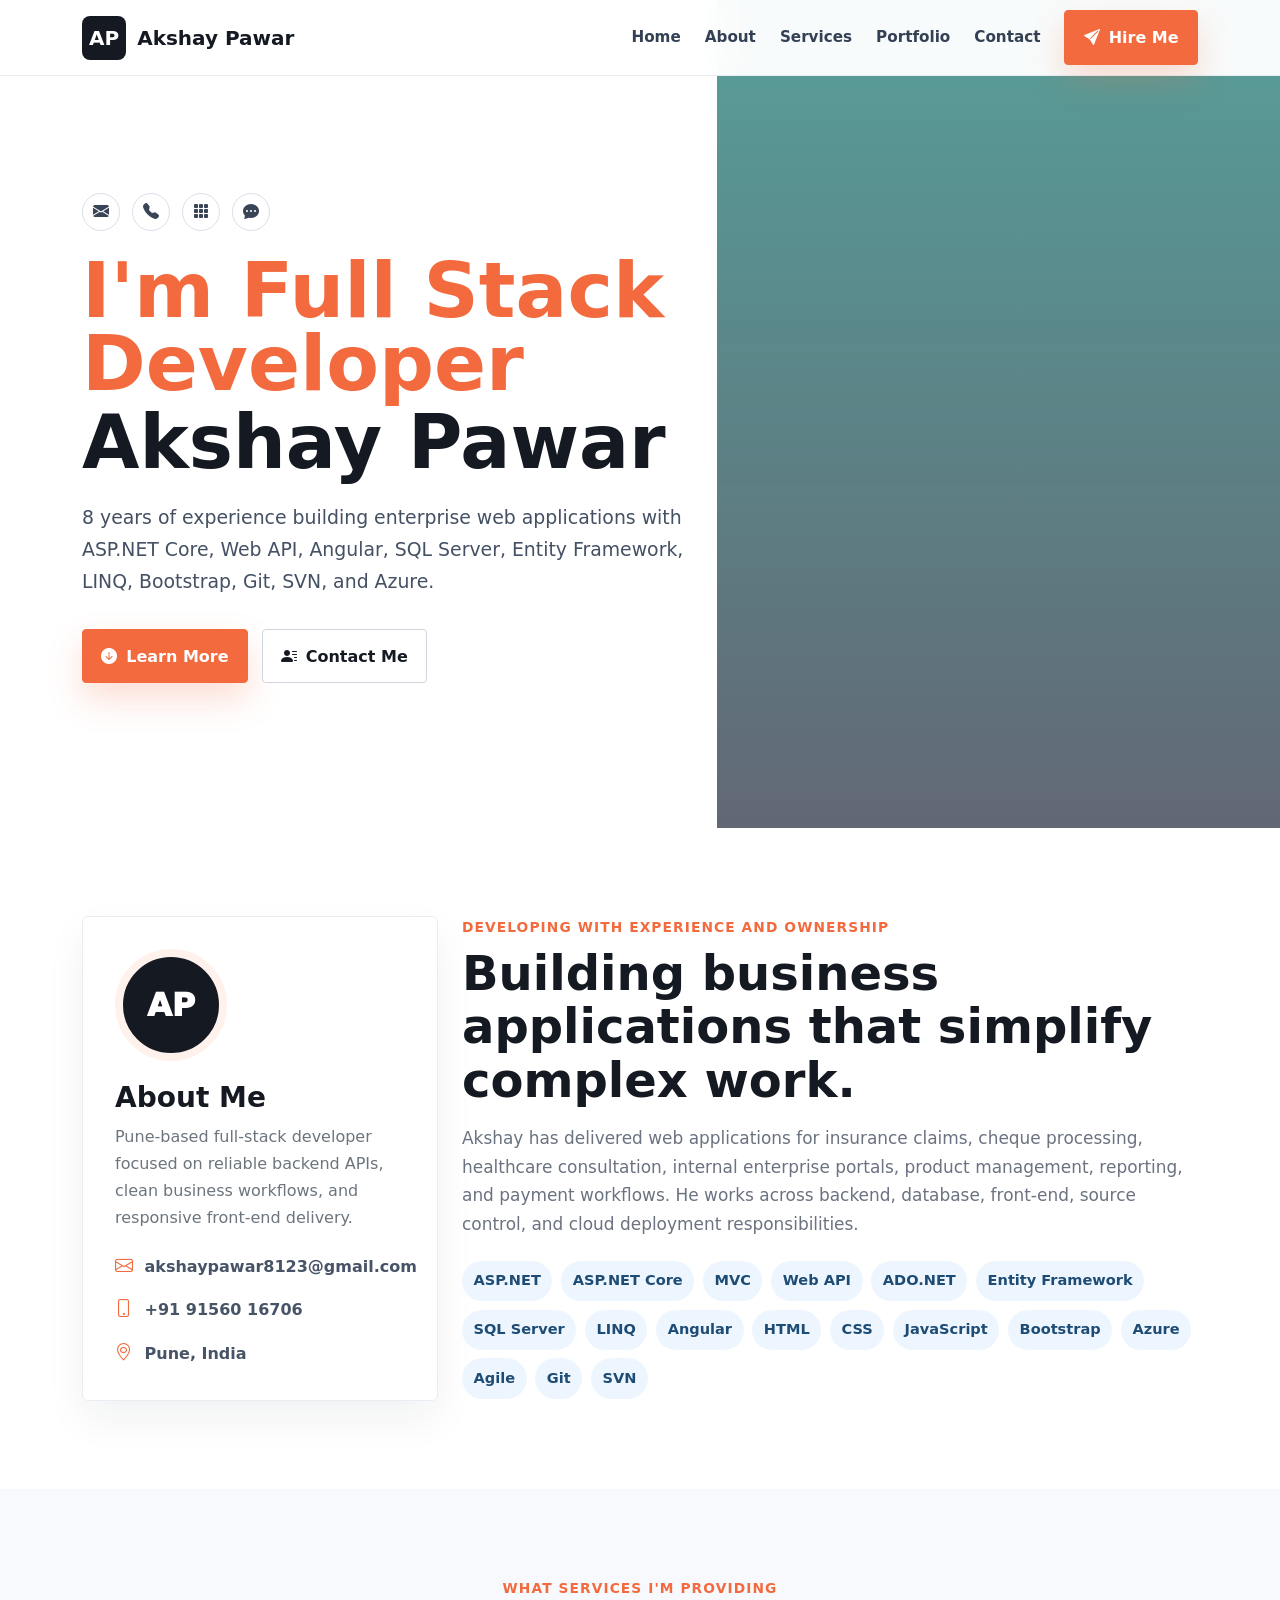
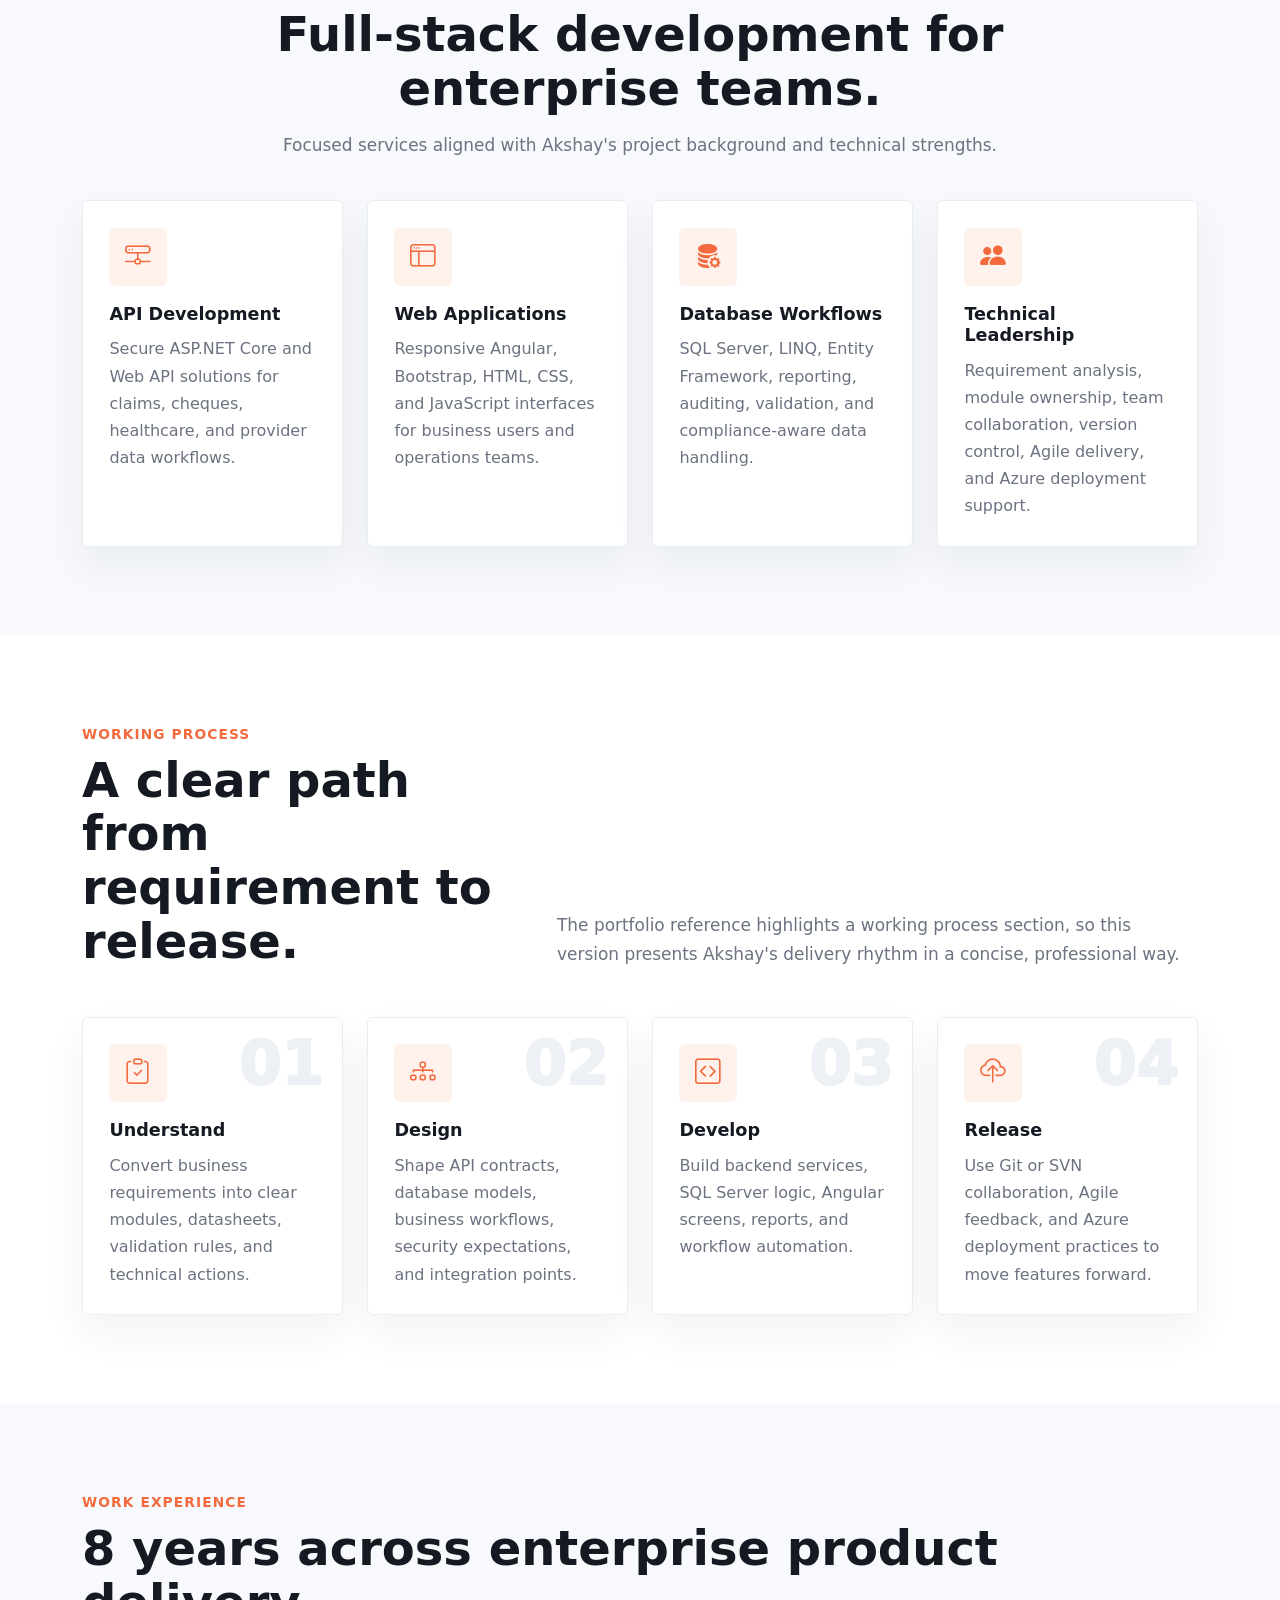
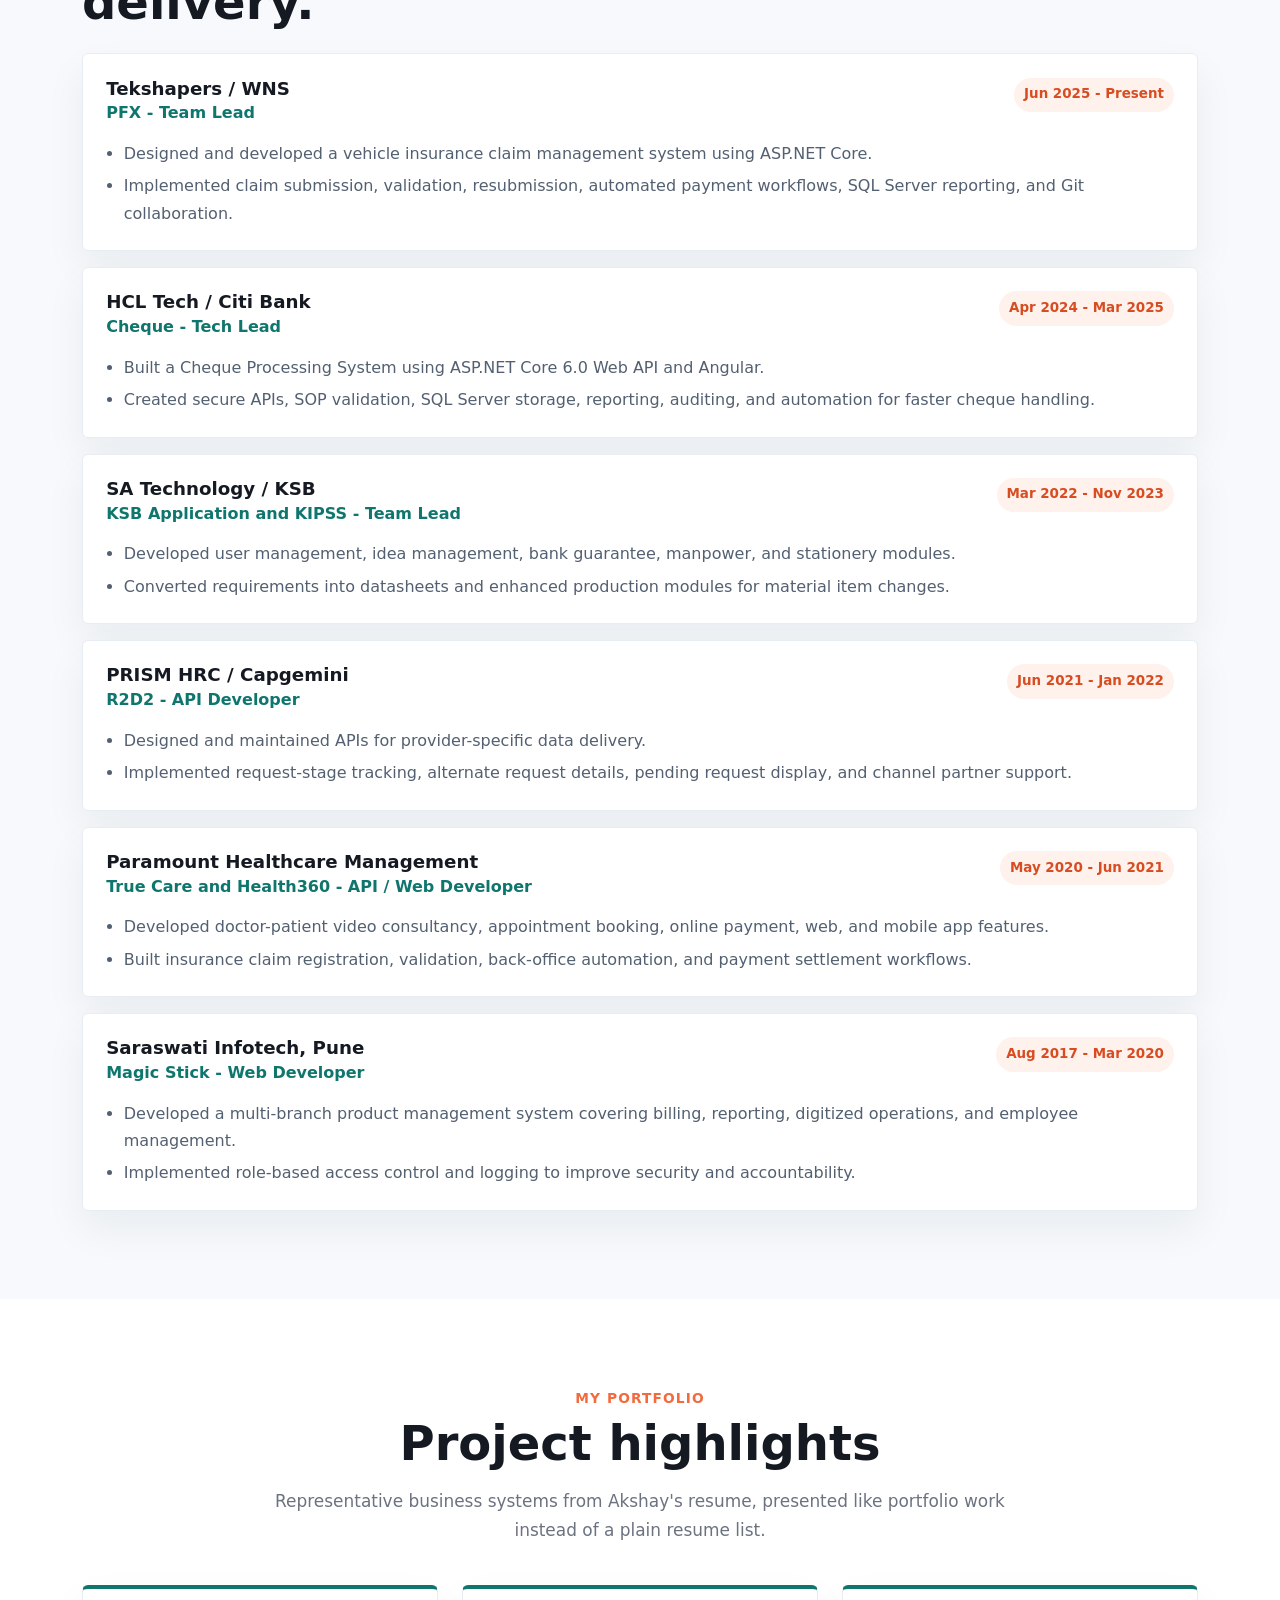
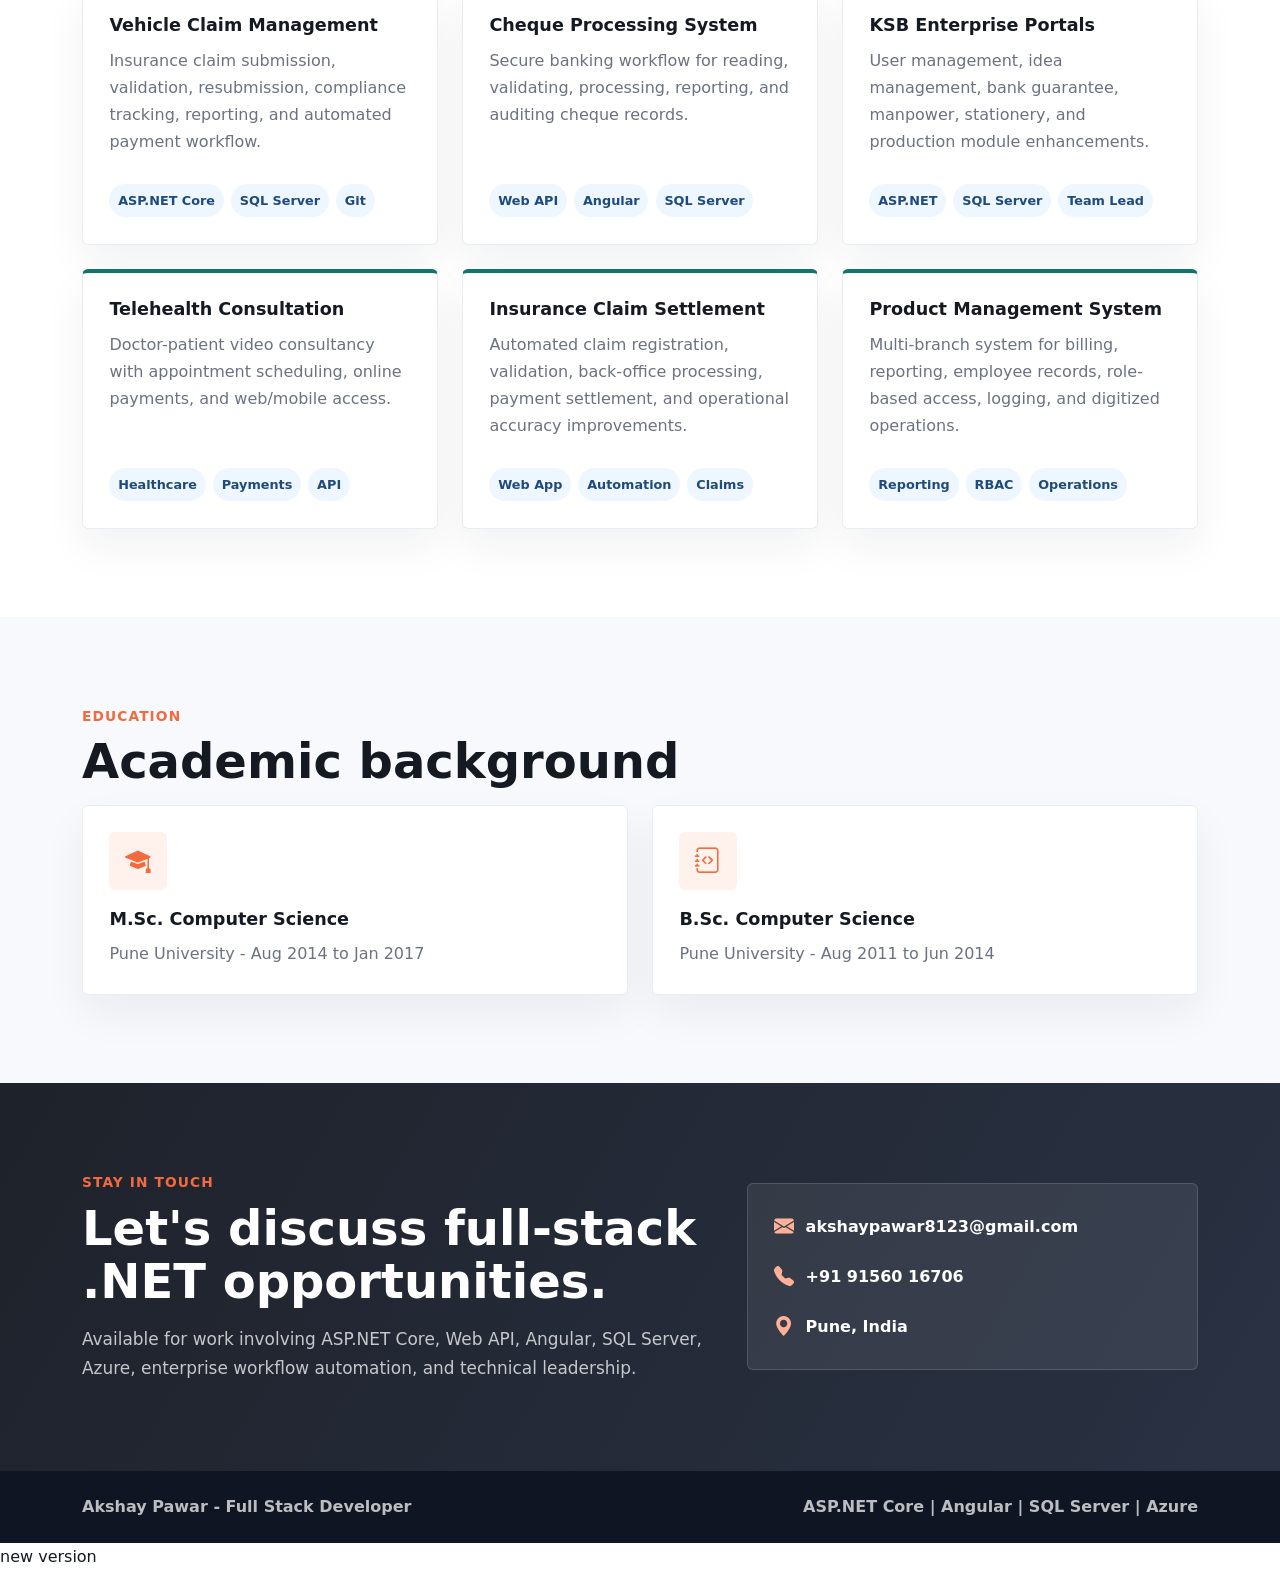
==== index.html @ 1a666190 "Update index.html new vesion" ====
<!doctype html>
<html lang="en">
  <head>
    <meta charset="utf-8">
    <meta name="viewport" content="width=device-width, initial-scale=1">
    <title>Akshay Pawar | Full Stack Developer</title>
    <meta name="description" content="Portfolio profile website for Akshay Pawar, Full Stack Developer with 8 years of experience in ASP.NET Core, Web API, Angular, SQL Server, and Azure.">
    <link href="https://cdn.jsdelivr.net/npm/bootstrap@5.3.3/dist/css/bootstrap.min.css" rel="stylesheet">
    <link href="https://cdn.jsdelivr.net/npm/bootstrap-icons@1.11.3/font/bootstrap-icons.min.css" rel="stylesheet">
    <style>
      :root {
        --ink: #151922;
        --soft-ink: #475467;
        --muted: #6b7280;
        --line: #e8edf3;
        --paper: #ffffff;
        --section: #f7f9fc;
        --accent: #f26a3d;
        --accent-dark: #d84c22;
        --teal: #0f766e;
        --navy: #172033;
      }

      * {
        box-sizing: border-box;
      }

      html {
        scroll-behavior: smooth;
      }

      body {
        margin: 0;
        color: var(--ink);
        font-family: "Segoe UI", system-ui, -apple-system, BlinkMacSystemFont, sans-serif;
        line-height: 1.7;
        background: var(--paper);
      }

      a {
        color: inherit;
      }

      .navbar {
        min-height: 76px;
        background: rgba(255, 255, 255, 0.96);
        border-bottom: 1px solid var(--line);
        backdrop-filter: blur(16px);
      }

      .navbar-brand {
        display: inline-flex;
        align-items: center;
        gap: .7rem;
        color: var(--ink);
        font-size: 1.25rem;
        font-weight: 850;
        letter-spacing: 0;
      }

      .brand-mark {
        display: inline-grid;
        width: 44px;
        height: 44px;
        place-items: center;
        border-radius: 8px;
        background: var(--ink);
        color: #fff;
        font-weight: 900;
      }

      .nav-link {
        color: #344054;
        font-size: .95rem;
        font-weight: 750;
      }

      .nav-link:hover,
      .nav-link:focus {
        color: var(--accent);
      }

      .btn-brand {
        display: inline-flex;
        align-items: center;
        justify-content: center;
        gap: .55rem;
        min-height: 48px;
        padding: .78rem 1.15rem;
        border-radius: 4px;
        background: var(--accent);
        color: #fff;
        border: 1px solid var(--accent);
        font-weight: 850;
        text-decoration: none;
        box-shadow: 0 16px 34px rgba(242, 106, 61, .22);
      }

      .btn-brand:hover,
      .btn-brand:focus {
        background: var(--accent-dark);
        border-color: var(--accent-dark);
        color: #fff;
      }

      .btn-ghost {
        display: inline-flex;
        align-items: center;
        justify-content: center;
        gap: .55rem;
        min-height: 48px;
        padding: .78rem 1.15rem;
        border-radius: 4px;
        border: 1px solid #cfd6df;
        color: var(--ink);
        background: #fff;
        font-weight: 850;
        text-decoration: none;
      }

      .btn-ghost:hover,
      .btn-ghost:focus {
        border-color: var(--accent);
        color: var(--accent);
      }

      .hero {
        position: relative;
        min-height: 92vh;
        display: grid;
        align-items: center;
        padding: 8rem 0 5rem;
        overflow: hidden;
        background:
          linear-gradient(90deg, rgba(255, 255, 255, .98) 0%, rgba(255, 255, 255, .91) 44%, rgba(255, 255, 255, .22) 100%),
          url("https://images.unsplash.com/photo-1516321318423-f06f85e504b3?auto=format&fit=crop&w=1800&q=80") center right/cover;
      }

      .hero::before {
        content: "";
        position: absolute;
        inset: 0 0 auto auto;
        width: min(44vw, 620px);
        height: 100%;
        background: linear-gradient(180deg, rgba(15, 118, 110, .7), rgba(23, 32, 51, .68));
        mix-blend-mode: multiply;
      }

      .hero-content {
        position: relative;
        z-index: 1;
        max-width: 730px;
      }

      .social-strip {
        display: flex;
        gap: .75rem;
        margin-bottom: 1.5rem;
      }

      .social-strip a {
        display: inline-grid;
        width: 38px;
        height: 38px;
        place-items: center;
        border: 1px solid #d9e0e9;
        border-radius: 50%;
        color: #394456;
        background: #fff;
        text-decoration: none;
      }

      .social-strip a:hover,
      .social-strip a:focus {
        border-color: var(--accent);
        color: var(--accent);
      }

      .hero-kicker {
        color: var(--accent);
        font-size: clamp(2.25rem, 6vw, 5.3rem);
        font-weight: 850;
        line-height: .95;
        letter-spacing: 0;
      }

      h1 {
        margin: .35rem 0 1.3rem;
        color: var(--ink);
        font-size: clamp(2.35rem, 5.8vw, 5rem);
        font-weight: 900;
        line-height: 1;
        letter-spacing: 0;
      }

      .hero-copy {
        max-width: 650px;
        color: #445063;
        font-size: clamp(1.02rem, 2vw, 1.18rem);
      }

      .hero-actions {
        display: flex;
        flex-wrap: wrap;
        gap: .85rem;
        margin-top: 2rem;
      }

      section {
        padding: 5.5rem 0;
      }

      .section-light {
        background: var(--section);
      }

      .section-label {
        display: block;
        color: var(--accent);
        font-size: .86rem;
        font-weight: 850;
        letter-spacing: .08em;
        text-transform: uppercase;
      }

      .section-title {
        margin: .45rem 0 1rem;
        color: var(--ink);
        font-size: clamp(1.8rem, 4vw, 3rem);
        font-weight: 900;
        line-height: 1.12;
        letter-spacing: 0;
      }

      .section-intro {
        color: var(--muted);
        font-size: 1.06rem;
        max-width: 740px;
      }

      .about-card,
      .service-card,
      .process-card,
      .experience-card,
      .project-card,
      .education-card,
      .contact-card {
        height: 100%;
        border: 1px solid var(--line);
        border-radius: 6px;
        background: #fff;
        box-shadow: 0 18px 42px rgba(20, 28, 43, .06);
      }

      .about-card {
        padding: 2rem;
      }

      .profile-badge {
        display: grid;
        width: 112px;
        height: 112px;
        place-items: center;
        margin-bottom: 1.25rem;
        border: 8px solid #fff1eb;
        border-radius: 50%;
        background: var(--ink);
        color: #fff;
        font-size: 2rem;
        font-weight: 950;
      }

      .fact-list {
        display: grid;
        gap: .85rem;
        margin-top: 1.25rem;
      }

      .fact-list a,
      .fact-list span {
        display: flex;
        align-items: center;
        gap: .72rem;
        color: var(--soft-ink);
        font-weight: 700;
        text-decoration: none;
      }

      .fact-list i {
        color: var(--accent);
        font-size: 1.1rem;
      }

      .skill-cloud {
        display: flex;
        flex-wrap: wrap;
        gap: .55rem;
        margin-top: 1.35rem;
      }

      .skill-cloud span {
        padding: .48rem .72rem;
        border-radius: 999px;
        color: #1e4c74;
        background: #edf6ff;
        font-size: .91rem;
        font-weight: 800;
      }

      .service-card,
      .process-card,
      .project-card,
      .education-card {
        padding: 1.65rem;
      }

      .icon-box {
        display: grid;
        width: 58px;
        height: 58px;
        place-items: center;
        margin-bottom: 1.15rem;
        border-radius: 6px;
        background: #fff1eb;
        color: var(--accent);
        font-size: 1.6rem;
      }

      .service-card h3,
      .process-card h3,
      .project-card h3,
      .education-card h3 {
        margin-bottom: .65rem;
        font-size: 1.1rem;
        font-weight: 900;
      }

      .service-card p,
      .process-card p,
      .project-card p,
      .education-card p {
        margin: 0;
        color: var(--muted);
      }

      .process-card {
        position: relative;
        overflow: hidden;
      }

      .step-number {
        position: absolute;
        top: 1rem;
        right: 1.2rem;
        color: #edf0f5;
        font-size: 3.8rem;
        font-weight: 950;
        line-height: 1;
      }

      .experience-list {
        display: grid;
        gap: 1rem;
      }

      .experience-card {
        padding: 1.45rem;
      }

      .experience-head {
        display: flex;
        justify-content: space-between;
        gap: 1rem;
        margin-bottom: .85rem;
      }

      .experience-card h3 {
        margin: 0;
        font-size: 1.14rem;
        font-weight: 900;
      }

      .role {
        color: var(--teal);
        font-weight: 850;
      }

      .date-tag {
        flex: 0 0 auto;
        align-self: flex-start;
        padding: .36rem .62rem;
        border-radius: 999px;
        color: var(--accent-dark);
        background: #fff1eb;
        font-size: .84rem;
        font-weight: 850;
      }

      .experience-card ul {
        margin: .75rem 0 0;
        padding-left: 1.1rem;
        color: #536071;
      }

      .experience-card li + li {
        margin-top: .32rem;
      }

      .project-card {
        min-height: 260px;
        display: flex;
        flex-direction: column;
        justify-content: space-between;
        border-top: 4px solid var(--teal);
      }

      .project-meta {
        display: flex;
        flex-wrap: wrap;
        gap: .45rem;
        margin-top: 1.2rem;
      }

      .project-meta span {
        padding: .35rem .55rem;
        border-radius: 999px;
        background: #eef6ff;
        color: #1f4a7c;
        font-size: .8rem;
        font-weight: 800;
      }

      .contact-section {
        background:
          linear-gradient(120deg, rgba(21, 25, 34, .96), rgba(23, 32, 51, .92)),
          url("https://images.unsplash.com/photo-1551434678-e076c223a692?auto=format&fit=crop&w=1600&q=80") center/cover;
        color: #fff;
      }

      .contact-section .section-title {
        color: #fff;
      }

      .contact-section .section-intro {
        color: rgba(255, 255, 255, .74);
      }

      .contact-card {
        padding: 1.6rem;
        background: rgba(255, 255, 255, .08);
        border-color: rgba(255, 255, 255, .14);
        box-shadow: none;
      }

      .contact-card a,
      .contact-card span {
        display: flex;
        align-items: center;
        gap: .75rem;
        color: #fff;
        font-weight: 800;
        text-decoration: none;
      }

      .contact-card i {
        color: #ffb197;
        font-size: 1.25rem;
      }

      footer {
        padding: 1.4rem 0;
        background: #0f1522;
        color: rgba(255, 255, 255, .72);
        font-weight: 650;
      }

      @media (max-width: 991.98px) {
        .hero {
          min-height: auto;
          background:
            linear-gradient(90deg, rgba(255, 255, 255, .98), rgba(255, 255, 255, .9)),
            url("https://images.unsplash.com/photo-1516321318423-f06f85e504b3?auto=format&fit=crop&w=1200&q=80") center/cover;
        }

        .hero::before {
          display: none;
        }
      }

      @media (max-width: 767.98px) {
        .navbar {
          min-height: 68px;
        }

        .hero {
          padding: 7rem 0 4rem;
        }

        section {
          padding: 4rem 0;
        }

        .experience-head {
          display: block;
        }

        .date-tag {
          display: inline-flex;
          margin-top: .7rem;
        }

        .btn-brand,
        .btn-ghost {
          width: 100%;
        }
      }
    </style>
  </head>
  <body>
    <nav class="navbar navbar-expand-lg fixed-top">
      <div class="container">
        <a class="navbar-brand" href="#home" aria-label="Akshay Pawar home">
          <span class="brand-mark">AP</span>
          Akshay Pawar
        </a>
        <button class="navbar-toggler" type="button" data-bs-toggle="collapse" data-bs-target="#portfolioNav" aria-controls="portfolioNav" aria-expanded="false" aria-label="Toggle navigation">
          <span class="navbar-toggler-icon"></span>
        </button>
        <div class="collapse navbar-collapse" id="portfolioNav">
          <ul class="navbar-nav ms-auto align-items-lg-center gap-lg-2">
            <li class="nav-item"><a class="nav-link" href="#home">Home</a></li>
            <li class="nav-item"><a class="nav-link" href="#about">About</a></li>
            <li class="nav-item"><a class="nav-link" href="#services">Services</a></li>
            <li class="nav-item"><a class="nav-link" href="#portfolio">Portfolio</a></li>
            <li class="nav-item"><a class="nav-link" href="#contact">Contact</a></li>
            <li class="nav-item ms-lg-2"><a class="btn-brand" href="mailto:akshaypawar8123@gmail.com"><i class="bi bi-send-fill"></i> Hire Me</a></li>
          </ul>
        </div>
      </div>
    </nav>

    <main>
      <header id="home" class="hero">
        <div class="container">
          <div class="hero-content">
            <div class="social-strip" aria-label="Profile quick links">
              <a href="mailto:akshaypawar8123@gmail.com" aria-label="Email"><i class="bi bi-envelope-fill"></i></a>
              <a href="tel:+919156016706" aria-label="Phone"><i class="bi bi-telephone-fill"></i></a>
              <a href="#portfolio" aria-label="Project highlights"><i class="bi bi-grid-3x3-gap-fill"></i></a>
              <a href="#contact" aria-label="Contact section"><i class="bi bi-chat-dots-fill"></i></a>
            </div>
            <div class="hero-kicker">I'm Full Stack Developer</div>
            <h1>Akshay Pawar</h1>
            <p class="hero-copy">
              8 years of experience building enterprise web applications with ASP.NET Core, Web API, Angular, SQL Server, Entity Framework, LINQ, Bootstrap, Git, SVN, and Azure.
            </p>
            <div class="hero-actions">
              <a class="btn-brand" href="#about"><i class="bi bi-arrow-down-circle-fill"></i> Learn More</a>
              <a class="btn-ghost" href="#contact"><i class="bi bi-person-lines-fill"></i> Contact Me</a>
            </div>
          </div>
        </div>
      </header>

      <section id="about">
        <div class="container">
          <div class="row g-4 align-items-stretch">
            <div class="col-lg-4">
              <aside class="about-card">
                <div class="profile-badge">AP</div>
                <h2 class="h3 fw-bold mb-2">About Me</h2>
                <p class="text-secondary mb-0">
                  Pune-based full-stack developer focused on reliable backend APIs, clean business workflows, and responsive front-end delivery.
                </p>
                <div class="fact-list">
                  <a href="mailto:akshaypawar8123@gmail.com"><i class="bi bi-envelope"></i> akshaypawar8123@gmail.com</a>
                  <a href="tel:+919156016706"><i class="bi bi-phone"></i> +91 91560 16706</a>
                  <span><i class="bi bi-geo-alt"></i> Pune, India</span>
                </div>
              </aside>
            </div>
            <div class="col-lg-8">
              <span class="section-label">Developing with experience and ownership</span>
              <h2 class="section-title">Building business applications that simplify complex work.</h2>
              <p class="section-intro">
                Akshay has delivered web applications for insurance claims, cheque processing, healthcare consultation, internal enterprise portals, product management, reporting, and payment workflows. He works across backend, database, front-end, source control, and cloud deployment responsibilities.
              </p>
              <div class="skill-cloud">
                <span>ASP.NET</span>
                <span>ASP.NET Core</span>
                <span>MVC</span>
                <span>Web API</span>
                <span>ADO.NET</span>
                <span>Entity Framework</span>
                <span>SQL Server</span>
                <span>LINQ</span>
                <span>Angular</span>
                <span>HTML</span>
                <span>CSS</span>
                <span>JavaScript</span>
                <span>Bootstrap</span>
                <span>Azure</span>
                <span>Agile</span>
                <span>Git</span>
                <span>SVN</span>
              </div>
            </div>
          </div>
        </div>
      </section>

      <section id="services" class="section-light">
        <div class="container">
          <div class="text-center mx-auto" style="max-width: 760px;">
            <span class="section-label">What services I'm providing</span>
            <h2 class="section-title">Full-stack development for enterprise teams.</h2>
            <p class="section-intro mx-auto">Focused services aligned with Akshay's project background and technical strengths.</p>
          </div>
          <div class="row g-4 mt-2">
            <div class="col-md-6 col-xl-3">
              <article class="service-card">
                <div class="icon-box"><i class="bi bi-hdd-network"></i></div>
                <h3>API Development</h3>
                <p>Secure ASP.NET Core and Web API solutions for claims, cheques, healthcare, and provider data workflows.</p>
              </article>
            </div>
            <div class="col-md-6 col-xl-3">
              <article class="service-card">
                <div class="icon-box"><i class="bi bi-window-sidebar"></i></div>
                <h3>Web Applications</h3>
                <p>Responsive Angular, Bootstrap, HTML, CSS, and JavaScript interfaces for business users and operations teams.</p>
              </article>
            </div>
            <div class="col-md-6 col-xl-3">
              <article class="service-card">
                <div class="icon-box"><i class="bi bi-database-fill-gear"></i></div>
                <h3>Database Workflows</h3>
                <p>SQL Server, LINQ, Entity Framework, reporting, auditing, validation, and compliance-aware data handling.</p>
              </article>
            </div>
            <div class="col-md-6 col-xl-3">
              <article class="service-card">
                <div class="icon-box"><i class="bi bi-people-fill"></i></div>
                <h3>Technical Leadership</h3>
                <p>Requirement analysis, module ownership, team collaboration, version control, Agile delivery, and Azure deployment support.</p>
              </article>
            </div>
          </div>
        </div>
      </section>

      <section id="process">
        <div class="container">
          <div class="row g-4 align-items-end">
            <div class="col-lg-5">
              <span class="section-label">Working process</span>
              <h2 class="section-title">A clear path from requirement to release.</h2>
            </div>
            <div class="col-lg-7">
              <p class="section-intro ms-lg-auto">
                The portfolio reference highlights a working process section, so this version presents Akshay's delivery rhythm in a concise, professional way.
              </p>
            </div>
          </div>
          <div class="row g-4 mt-2">
            <div class="col-md-6 col-xl-3">
              <article class="process-card">
                <span class="step-number">01</span>
                <div class="icon-box"><i class="bi bi-clipboard-check"></i></div>
                <h3>Understand</h3>
                <p>Convert business requirements into clear modules, datasheets, validation rules, and technical actions.</p>
              </article>
            </div>
            <div class="col-md-6 col-xl-3">
              <article class="process-card">
                <span class="step-number">02</span>
                <div class="icon-box"><i class="bi bi-diagram-3"></i></div>
                <h3>Design</h3>
                <p>Shape API contracts, database models, business workflows, security expectations, and integration points.</p>
              </article>
            </div>
            <div class="col-md-6 col-xl-3">
              <article class="process-card">
                <span class="step-number">03</span>
                <div class="icon-box"><i class="bi bi-code-square"></i></div>
                <h3>Develop</h3>
                <p>Build backend services, SQL Server logic, Angular screens, reports, and workflow automation.</p>
              </article>
            </div>
            <div class="col-md-6 col-xl-3">
              <article class="process-card">
                <span class="step-number">04</span>
                <div class="icon-box"><i class="bi bi-cloud-upload"></i></div>
                <h3>Release</h3>
                <p>Use Git or SVN collaboration, Agile feedback, and Azure deployment practices to move features forward.</p>
              </article>
            </div>
          </div>
        </div>
      </section>

      <section id="experience" class="section-light">
        <div class="container">
          <span class="section-label">Work experience</span>
          <h2 class="section-title">8 years across enterprise product delivery.</h2>
          <div class="experience-list mt-4">
            <article class="experience-card">
              <div class="experience-head">
                <div>
                  <h3>Tekshapers / WNS</h3>
                  <div class="role">PFX - Team Lead</div>
                </div>
                <span class="date-tag">Jun 2025 - Present</span>
              </div>
              <ul>
                <li>Designed and developed a vehicle insurance claim management system using ASP.NET Core.</li>
                <li>Implemented claim submission, validation, resubmission, automated payment workflows, SQL Server reporting, and Git collaboration.</li>
              </ul>
            </article>

            <article class="experience-card">
              <div class="experience-head">
                <div>
                  <h3>HCL Tech / Citi Bank</h3>
                  <div class="role">Cheque - Tech Lead</div>
                </div>
                <span class="date-tag">Apr 2024 - Mar 2025</span>
              </div>
              <ul>
                <li>Built a Cheque Processing System using ASP.NET Core 6.0 Web API and Angular.</li>
                <li>Created secure APIs, SOP validation, SQL Server storage, reporting, auditing, and automation for faster cheque handling.</li>
              </ul>
            </article>

            <article class="experience-card">
              <div class="experience-head">
                <div>
                  <h3>SA Technology / KSB</h3>
                  <div class="role">KSB Application and KIPSS - Team Lead</div>
                </div>
                <span class="date-tag">Mar 2022 - Nov 2023</span>
              </div>
              <ul>
                <li>Developed user management, idea management, bank guarantee, manpower, and stationery modules.</li>
                <li>Converted requirements into datasheets and enhanced production modules for material item changes.</li>
              </ul>
            </article>

            <article class="experience-card">
              <div class="experience-head">
                <div>
                  <h3>PRISM HRC / Capgemini</h3>
                  <div class="role">R2D2 - API Developer</div>
                </div>
                <span class="date-tag">Jun 2021 - Jan 2022</span>
              </div>
              <ul>
                <li>Designed and maintained APIs for provider-specific data delivery.</li>
                <li>Implemented request-stage tracking, alternate request details, pending request display, and channel partner support.</li>
              </ul>
            </article>

            <article class="experience-card">
              <div class="experience-head">
                <div>
                  <h3>Paramount Healthcare Management</h3>
                  <div class="role">True Care and Health360 - API / Web Developer</div>
                </div>
                <span class="date-tag">May 2020 - Jun 2021</span>
              </div>
              <ul>
                <li>Developed doctor-patient video consultancy, appointment booking, online payment, web, and mobile app features.</li>
                <li>Built insurance claim registration, validation, back-office automation, and payment settlement workflows.</li>
              </ul>
            </article>

            <article class="experience-card">
              <div class="experience-head">
                <div>
                  <h3>Saraswati Infotech, Pune</h3>
                  <div class="role">Magic Stick - Web Developer</div>
                </div>
                <span class="date-tag">Aug 2017 - Mar 2020</span>
              </div>
              <ul>
                <li>Developed a multi-branch product management system covering billing, reporting, digitized operations, and employee management.</li>
                <li>Implemented role-based access control and logging to improve security and accountability.</li>
              </ul>
            </article>
          </div>
        </div>
      </section>

      <section id="portfolio">
        <div class="container">
          <div class="text-center mx-auto" style="max-width: 760px;">
            <span class="section-label">My portfolio</span>
            <h2 class="section-title">Project highlights</h2>
            <p class="section-intro mx-auto">Representative business systems from Akshay's resume, presented like portfolio work instead of a plain resume list.</p>
          </div>
          <div class="row g-4 mt-2">
            <div class="col-md-6 col-xl-4">
              <article class="project-card">
                <div>
                  <h3>Vehicle Claim Management</h3>
                  <p>Insurance claim submission, validation, resubmission, compliance tracking, reporting, and automated payment workflow.</p>
                </div>
                <div class="project-meta"><span>ASP.NET Core</span><span>SQL Server</span><span>Git</span></div>
              </article>
            </div>
            <div class="col-md-6 col-xl-4">
              <article class="project-card">
                <div>
                  <h3>Cheque Processing System</h3>
                  <p>Secure banking workflow for reading, validating, processing, reporting, and auditing cheque records.</p>
                </div>
                <div class="project-meta"><span>Web API</span><span>Angular</span><span>SQL Server</span></div>
              </article>
            </div>
            <div class="col-md-6 col-xl-4">
              <article class="project-card">
                <div>
                  <h3>KSB Enterprise Portals</h3>
                  <p>User management, idea management, bank guarantee, manpower, stationery, and production module enhancements.</p>
                </div>
                <div class="project-meta"><span>ASP.NET</span><span>SQL Server</span><span>Team Lead</span></div>
              </article>
            </div>
            <div class="col-md-6 col-xl-4">
              <article class="project-card">
                <div>
                  <h3>Telehealth Consultation</h3>
                  <p>Doctor-patient video consultancy with appointment scheduling, online payments, and web/mobile access.</p>
                </div>
                <div class="project-meta"><span>Healthcare</span><span>Payments</span><span>API</span></div>
              </article>
            </div>
            <div class="col-md-6 col-xl-4">
              <article class="project-card">
                <div>
                  <h3>Insurance Claim Settlement</h3>
                  <p>Automated claim registration, validation, back-office processing, payment settlement, and operational accuracy improvements.</p>
                </div>
                <div class="project-meta"><span>Web App</span><span>Automation</span><span>Claims</span></div>
              </article>
            </div>
            <div class="col-md-6 col-xl-4">
              <article class="project-card">
                <div>
                  <h3>Product Management System</h3>
                  <p>Multi-branch system for billing, reporting, employee records, role-based access, logging, and digitized operations.</p>
                </div>
                <div class="project-meta"><span>Reporting</span><span>RBAC</span><span>Operations</span></div>
              </article>
            </div>
          </div>
        </div>
      </section>

      <section id="education" class="section-light">
        <div class="container">
          <span class="section-label">Education</span>
          <h2 class="section-title">Academic background</h2>
          <div class="row g-4">
            <div class="col-md-6">
              <article class="education-card">
                <div class="icon-box"><i class="bi bi-mortarboard-fill"></i></div>
                <h3>M.Sc. Computer Science</h3>
                <p>Pune University - Aug 2014 to Jan 2017</p>
              </article>
            </div>
            <div class="col-md-6">
              <article class="education-card">
                <div class="icon-box"><i class="bi bi-journal-code"></i></div>
                <h3>B.Sc. Computer Science</h3>
                <p>Pune University - Aug 2011 to Jun 2014</p>
              </article>
            </div>
          </div>
        </div>
      </section>

      <section id="contact" class="contact-section">
        <div class="container">
          <div class="row g-4 align-items-center">
            <div class="col-lg-7">
              <span class="section-label">Stay in touch</span>
              <h2 class="section-title">Let's discuss full-stack .NET opportunities.</h2>
              <p class="section-intro mb-0">
                Available for work involving ASP.NET Core, Web API, Angular, SQL Server, Azure, enterprise workflow automation, and technical leadership.
              </p>
            </div>
            <div class="col-lg-5">
              <div class="contact-card d-grid gap-3">
                <a href="mailto:akshaypawar8123@gmail.com"><i class="bi bi-envelope-fill"></i> akshaypawar8123@gmail.com</a>
                <a href="tel:+919156016706"><i class="bi bi-telephone-fill"></i> +91 91560 16706</a>
                <span><i class="bi bi-geo-alt-fill"></i> Pune, India</span>
              </div>
            </div>
          </div>
        </div>
      </section>
    </main>

    <footer>
      <div class="container d-flex flex-column flex-md-row justify-content-between gap-2">
        <span>Akshay Pawar - Full Stack Developer</span>
        <span>ASP.NET Core | Angular | SQL Server | Azure</span>
      </div>
    </footer>

    <script src="https://cdn.jsdelivr.net/npm/bootstrap@5.3.3/dist/js/bootstrap.bundle.min.js"></script>
  </body>
</html>
new version
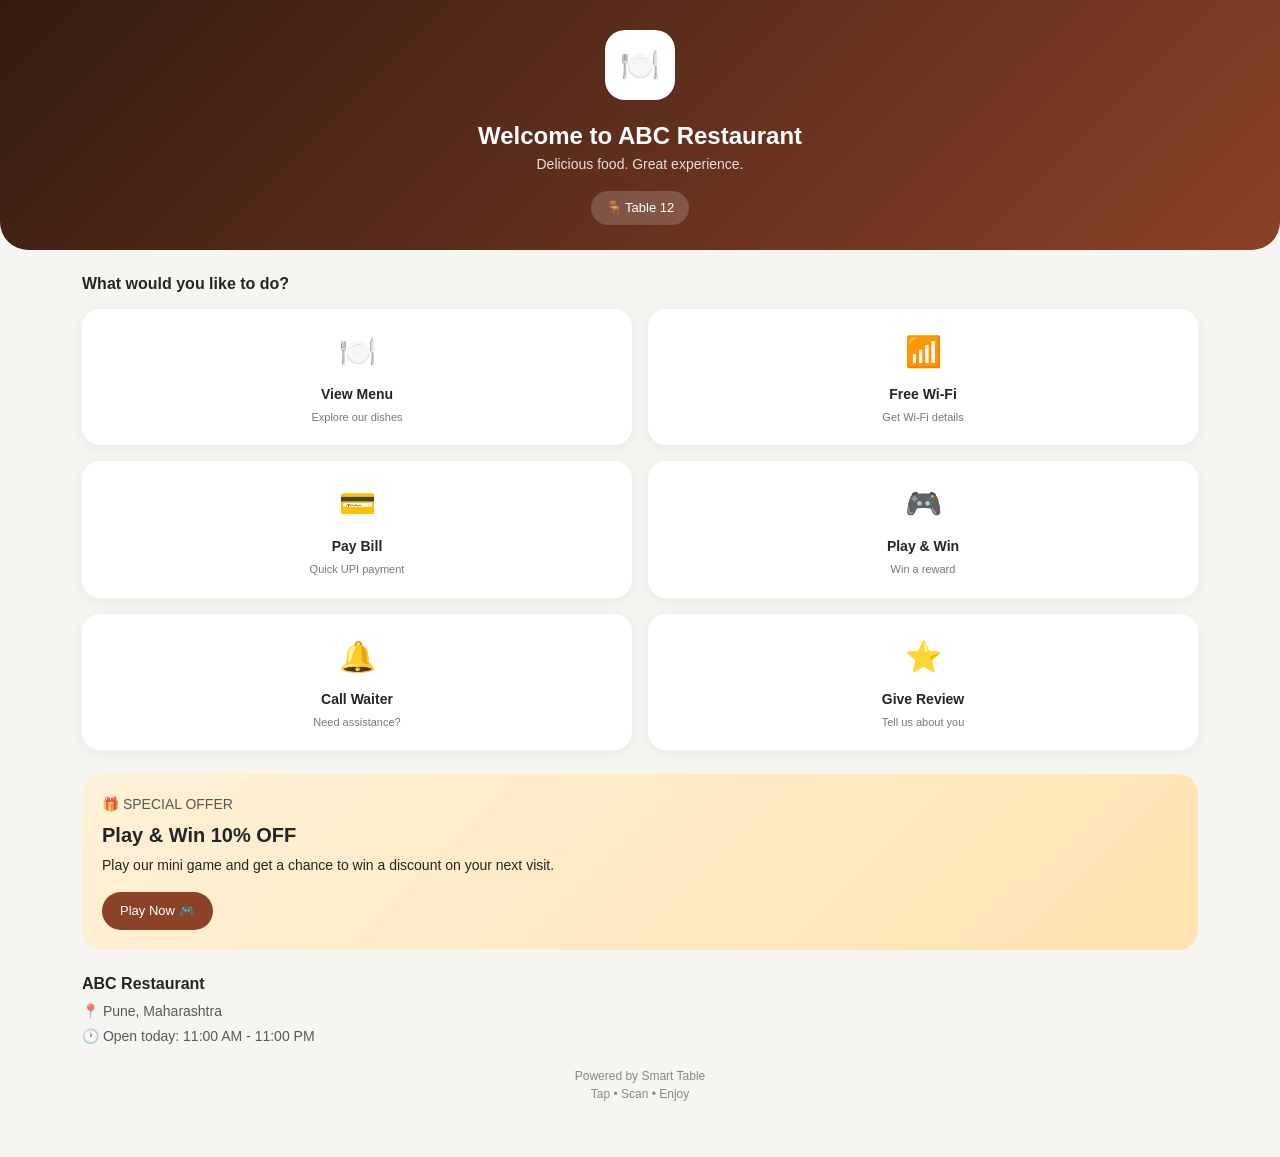
==== commit 4118ba0c: "new index added new index added" ====
--- a/index.html
+++ b/index.html
@@ -1,915 +1,564 @@
-<!doctype html>
+<!DOCTYPE html>
 <html lang="en">
-  <head>
-    <meta charset="utf-8">
-    <meta name="viewport" content="width=device-width, initial-scale=1">
-    <title>Akshay Pawar | Full Stack Developer</title>
-    <meta name="description" content="Portfolio profile website for Akshay Pawar, Full Stack Developer with 8 years of experience in ASP.NET Core, Web API, Angular, SQL Server, and Azure.">
+<head>
+    <meta charset="UTF-8">
+    <meta name="viewport" content="width=device-width, initial-scale=1.0">
+
+    <title>ABC Restaurant - Smart Table</title>
+
     <link href="https://cdn.jsdelivr.net/npm/bootstrap@5.3.3/dist/css/bootstrap.min.css" rel="stylesheet">
-    <link href="https://cdn.jsdelivr.net/npm/bootstrap-icons@1.11.3/font/bootstrap-icons.min.css" rel="stylesheet">
+
     <style>
-      :root {
-        --ink: #151922;
-        --soft-ink: #475467;
-        --muted: #6b7280;
-        --line: #e8edf3;
-        --paper: #ffffff;
-        --section: #f7f9fc;
-        --accent: #f26a3d;
-        --accent-dark: #d84c22;
-        --teal: #0f766e;
-        --navy: #172033;
-      }
-
-      * {
-        box-sizing: border-box;
-      }
-
-      html {
-        scroll-behavior: smooth;
-      }
-
-      body {
-        margin: 0;
-        color: var(--ink);
-        font-family: "Segoe UI", system-ui, -apple-system, BlinkMacSystemFont, sans-serif;
-        line-height: 1.7;
-        background: var(--paper);
-      }
-
-      a {
-        color: inherit;
-      }
-
-      .navbar {
-        min-height: 76px;
-        background: rgba(255, 255, 255, 0.96);
-        border-bottom: 1px solid var(--line);
-        backdrop-filter: blur(16px);
-      }
-
-      .navbar-brand {
-        display: inline-flex;
-        align-items: center;
-        gap: .7rem;
-        color: var(--ink);
-        font-size: 1.25rem;
-        font-weight: 850;
-        letter-spacing: 0;
-      }
-
-      .brand-mark {
-        display: inline-grid;
-        width: 44px;
-        height: 44px;
-        place-items: center;
-        border-radius: 8px;
-        background: var(--ink);
-        color: #fff;
-        font-weight: 900;
-      }
-
-      .nav-link {
-        color: #344054;
-        font-size: .95rem;
-        font-weight: 750;
-      }
-
-      .nav-link:hover,
-      .nav-link:focus {
-        color: var(--accent);
-      }
-
-      .btn-brand {
-        display: inline-flex;
-        align-items: center;
-        justify-content: center;
-        gap: .55rem;
-        min-height: 48px;
-        padding: .78rem 1.15rem;
-        border-radius: 4px;
-        background: var(--accent);
-        color: #fff;
-        border: 1px solid var(--accent);
-        font-weight: 850;
-        text-decoration: none;
-        box-shadow: 0 16px 34px rgba(242, 106, 61, .22);
-      }
-
-      .btn-brand:hover,
-      .btn-brand:focus {
-        background: var(--accent-dark);
-        border-color: var(--accent-dark);
-        color: #fff;
-      }
-
-      .btn-ghost {
-        display: inline-flex;
-        align-items: center;
-        justify-content: center;
-        gap: .55rem;
-        min-height: 48px;
-        padding: .78rem 1.15rem;
-        border-radius: 4px;
-        border: 1px solid #cfd6df;
-        color: var(--ink);
-        background: #fff;
-        font-weight: 850;
-        text-decoration: none;
-      }
-
-      .btn-ghost:hover,
-      .btn-ghost:focus {
-        border-color: var(--accent);
-        color: var(--accent);
-      }
-
-      .hero {
-        position: relative;
-        min-height: 92vh;
-        display: grid;
-        align-items: center;
-        padding: 8rem 0 5rem;
-        overflow: hidden;
-        background:
-          linear-gradient(90deg, rgba(255, 255, 255, .98) 0%, rgba(255, 255, 255, .91) 44%, rgba(255, 255, 255, .22) 100%),
-          url("https://images.unsplash.com/photo-1516321318423-f06f85e504b3?auto=format&fit=crop&w=1800&q=80") center right/cover;
-      }
-
-      .hero::before {
-        content: "";
-        position: absolute;
-        inset: 0 0 auto auto;
-        width: min(44vw, 620px);
-        height: 100%;
-        background: linear-gradient(180deg, rgba(15, 118, 110, .7), rgba(23, 32, 51, .68));
-        mix-blend-mode: multiply;
-      }
-
-      .hero-content {
-        position: relative;
-        z-index: 1;
-        max-width: 730px;
-      }
-
-      .social-strip {
-        display: flex;
-        gap: .75rem;
-        margin-bottom: 1.5rem;
-      }
-
-      .social-strip a {
-        display: inline-grid;
-        width: 38px;
-        height: 38px;
-        place-items: center;
-        border: 1px solid #d9e0e9;
-        border-radius: 50%;
-        color: #394456;
-        background: #fff;
-        text-decoration: none;
-      }
-
-      .social-strip a:hover,
-      .social-strip a:focus {
-        border-color: var(--accent);
-        color: var(--accent);
-      }
-
-      .hero-kicker {
-        color: var(--accent);
-        font-size: clamp(2.25rem, 6vw, 5.3rem);
-        font-weight: 850;
-        line-height: .95;
-        letter-spacing: 0;
-      }
-
-      h1 {
-        margin: .35rem 0 1.3rem;
-        color: var(--ink);
-        font-size: clamp(2.35rem, 5.8vw, 5rem);
-        font-weight: 900;
-        line-height: 1;
-        letter-spacing: 0;
-      }
-
-      .hero-copy {
-        max-width: 650px;
-        color: #445063;
-        font-size: clamp(1.02rem, 2vw, 1.18rem);
-      }
-
-      .hero-actions {
-        display: flex;
-        flex-wrap: wrap;
-        gap: .85rem;
-        margin-top: 2rem;
-      }
-
-      section {
-        padding: 5.5rem 0;
-      }
-
-      .section-light {
-        background: var(--section);
-      }
-
-      .section-label {
-        display: block;
-        color: var(--accent);
-        font-size: .86rem;
-        font-weight: 850;
-        letter-spacing: .08em;
-        text-transform: uppercase;
-      }
-
-      .section-title {
-        margin: .45rem 0 1rem;
-        color: var(--ink);
-        font-size: clamp(1.8rem, 4vw, 3rem);
-        font-weight: 900;
-        line-height: 1.12;
-        letter-spacing: 0;
-      }
-
-      .section-intro {
-        color: var(--muted);
-        font-size: 1.06rem;
-        max-width: 740px;
-      }
-
-      .about-card,
-      .service-card,
-      .process-card,
-      .experience-card,
-      .project-card,
-      .education-card,
-      .contact-card {
-        height: 100%;
-        border: 1px solid var(--line);
-        border-radius: 6px;
-        background: #fff;
-        box-shadow: 0 18px 42px rgba(20, 28, 43, .06);
-      }
-
-      .about-card {
-        padding: 2rem;
-      }
-
-      .profile-badge {
-        display: grid;
-        width: 112px;
-        height: 112px;
-        place-items: center;
-        margin-bottom: 1.25rem;
-        border: 8px solid #fff1eb;
-        border-radius: 50%;
-        background: var(--ink);
-        color: #fff;
-        font-size: 2rem;
-        font-weight: 950;
-      }
-
-      .fact-list {
-        display: grid;
-        gap: .85rem;
-        margin-top: 1.25rem;
-      }
-
-      .fact-list a,
-      .fact-list span {
-        display: flex;
-        align-items: center;
-        gap: .72rem;
-        color: var(--soft-ink);
-        font-weight: 700;
-        text-decoration: none;
-      }
-
-      .fact-list i {
-        color: var(--accent);
-        font-size: 1.1rem;
-      }
-
-      .skill-cloud {
-        display: flex;
-        flex-wrap: wrap;
-        gap: .55rem;
-        margin-top: 1.35rem;
-      }
-
-      .skill-cloud span {
-        padding: .48rem .72rem;
-        border-radius: 999px;
-        color: #1e4c74;
-        background: #edf6ff;
-        font-size: .91rem;
-        font-weight: 800;
-      }
-
-      .service-card,
-      .process-card,
-      .project-card,
-      .education-card {
-        padding: 1.65rem;
-      }
-
-      .icon-box {
-        display: grid;
-        width: 58px;
-        height: 58px;
-        place-items: center;
-        margin-bottom: 1.15rem;
-        border-radius: 6px;
-        background: #fff1eb;
-        color: var(--accent);
-        font-size: 1.6rem;
-      }
-
-      .service-card h3,
-      .process-card h3,
-      .project-card h3,
-      .education-card h3 {
-        margin-bottom: .65rem;
-        font-size: 1.1rem;
-        font-weight: 900;
-      }
-
-      .service-card p,
-      .process-card p,
-      .project-card p,
-      .education-card p {
-        margin: 0;
-        color: var(--muted);
-      }
-
-      .process-card {
-        position: relative;
-        overflow: hidden;
-      }
-
-      .step-number {
-        position: absolute;
-        top: 1rem;
-        right: 1.2rem;
-        color: #edf0f5;
-        font-size: 3.8rem;
-        font-weight: 950;
-        line-height: 1;
-      }
-
-      .experience-list {
-        display: grid;
-        gap: 1rem;
-      }
-
-      .experience-card {
-        padding: 1.45rem;
-      }
-
-      .experience-head {
-        display: flex;
-        justify-content: space-between;
-        gap: 1rem;
-        margin-bottom: .85rem;
-      }
-
-      .experience-card h3 {
-        margin: 0;
-        font-size: 1.14rem;
-        font-weight: 900;
-      }
-
-      .role {
-        color: var(--teal);
-        font-weight: 850;
-      }
-
-      .date-tag {
-        flex: 0 0 auto;
-        align-self: flex-start;
-        padding: .36rem .62rem;
-        border-radius: 999px;
-        color: var(--accent-dark);
-        background: #fff1eb;
-        font-size: .84rem;
-        font-weight: 850;
-      }
-
-      .experience-card ul {
-        margin: .75rem 0 0;
-        padding-left: 1.1rem;
-        color: #536071;
-      }
-
-      .experience-card li + li {
-        margin-top: .32rem;
-      }
-
-      .project-card {
-        min-height: 260px;
-        display: flex;
-        flex-direction: column;
-        justify-content: space-between;
-        border-top: 4px solid var(--teal);
-      }
-
-      .project-meta {
-        display: flex;
-        flex-wrap: wrap;
-        gap: .45rem;
-        margin-top: 1.2rem;
-      }
-
-      .project-meta span {
-        padding: .35rem .55rem;
-        border-radius: 999px;
-        background: #eef6ff;
-        color: #1f4a7c;
-        font-size: .8rem;
-        font-weight: 800;
-      }
-
-      .contact-section {
-        background:
-          linear-gradient(120deg, rgba(21, 25, 34, .96), rgba(23, 32, 51, .92)),
-          url("https://images.unsplash.com/photo-1551434678-e076c223a692?auto=format&fit=crop&w=1600&q=80") center/cover;
-        color: #fff;
-      }
-
-      .contact-section .section-title {
-        color: #fff;
-      }
-
-      .contact-section .section-intro {
-        color: rgba(255, 255, 255, .74);
-      }
-
-      .contact-card {
-        padding: 1.6rem;
-        background: rgba(255, 255, 255, .08);
-        border-color: rgba(255, 255, 255, .14);
-        box-shadow: none;
-      }
-
-      .contact-card a,
-      .contact-card span {
-        display: flex;
-        align-items: center;
-        gap: .75rem;
-        color: #fff;
-        font-weight: 800;
-        text-decoration: none;
-      }
-
-      .contact-card i {
-        color: #ffb197;
-        font-size: 1.25rem;
-      }
-
-      footer {
-        padding: 1.4rem 0;
-        background: #0f1522;
-        color: rgba(255, 255, 255, .72);
-        font-weight: 650;
-      }
-
-      @media (max-width: 991.98px) {
-        .hero {
-          min-height: auto;
-          background:
-            linear-gradient(90deg, rgba(255, 255, 255, .98), rgba(255, 255, 255, .9)),
-            url("https://images.unsplash.com/photo-1516321318423-f06f85e504b3?auto=format&fit=crop&w=1200&q=80") center/cover;
-        }
-
-        .hero::before {
-          display: none;
-        }
-      }
-
-      @media (max-width: 767.98px) {
-        .navbar {
-          min-height: 68px;
-        }
-
-        .hero {
-          padding: 7rem 0 4rem;
-        }
-
-        section {
-          padding: 4rem 0;
-        }
-
-        .experience-head {
-          display: block;
-        }
-
-        .date-tag {
-          display: inline-flex;
-          margin-top: .7rem;
-        }
-
-        .btn-brand,
-        .btn-ghost {
-          width: 100%;
-        }
-      }
+        body {
+            background: #f7f5f2;
+            font-family: Arial, sans-serif;
+            color: #252525;
+        }
+
+        .restaurant-header {
+            background: linear-gradient(135deg, #351b12, #8b4227);
+            color: white;
+            padding: 30px 20px 25px;
+            border-radius: 0 0 28px 28px;
+        }
+
+        .restaurant-logo {
+            width: 70px;
+            height: 70px;
+            border-radius: 20px;
+            background: white;
+            color: #8b4227;
+            display: flex;
+            align-items: center;
+            justify-content: center;
+            font-size: 32px;
+            margin: auto;
+        }
+
+        .table-badge {
+            display: inline-block;
+            background: rgba(255,255,255,.18);
+            padding: 7px 15px;
+            border-radius: 30px;
+            font-size: 13px;
+        }
+
+        .welcome {
+            margin-top: 18px;
+            font-size: 24px;
+            font-weight: bold;
+        }
+
+        .subtitle {
+            opacity: .85;
+            font-size: 14px;
+        }
+
+        .service-card {
+            border: none;
+            border-radius: 18px;
+            background: white;
+            padding: 20px 10px;
+            height: 100%;
+            box-shadow: 0 4px 15px rgba(0,0,0,.05);
+            transition: .2s;
+        }
+
+        .service-card:active {
+            transform: scale(.97);
+        }
+
+        .service-icon {
+            font-size: 30px;
+            margin-bottom: 10px;
+        }
+
+        .service-title {
+            font-weight: bold;
+            font-size: 14px;
+        }
+
+        .service-description {
+            font-size: 11px;
+            color: #777;
+            margin-top: 4px;
+        }
+
+        .offer {
+            background: linear-gradient(135deg, #fff1d8, #ffe3b0);
+            border-radius: 20px;
+            padding: 20px;
+        }
+
+        .offer-btn {
+            background: #8b4227;
+            color: white;
+            border: none;
+            border-radius: 25px;
+            padding: 9px 18px;
+            font-size: 13px;
+        }
+
+        .footer {
+            color: #888;
+            font-size: 12px;
+            padding: 20px 0 30px;
+        }
+
+        .modal-content {
+            border-radius: 22px;
+            border: none;
+        }
+
+        .wifi-password {
+            background: #f2f2f2;
+            border-radius: 12px;
+            padding: 15px;
+            font-size: 18px;
+            font-weight: bold;
+            letter-spacing: 1px;
+        }
     </style>
-  </head>
-  <body>
-    <nav class="navbar navbar-expand-lg fixed-top">
-      <div class="container">
-        <a class="navbar-brand" href="#home" aria-label="Akshay Pawar home">
-          <span class="brand-mark">AP</span>
-          Akshay Pawar
-        </a>
-        <button class="navbar-toggler" type="button" data-bs-toggle="collapse" data-bs-target="#portfolioNav" aria-controls="portfolioNav" aria-expanded="false" aria-label="Toggle navigation">
-          <span class="navbar-toggler-icon"></span>
+</head>
+
+<body>
+
+<!-- HEADER -->
+
+<div class="restaurant-header text-center">
+
+    <div class="restaurant-logo">
+        🍽️
+    </div>
+
+    <div class="welcome">
+        Welcome to ABC Restaurant
+    </div>
+
+    <div class="subtitle">
+        Delicious food. Great experience.
+    </div>
+
+    <div class="mt-3">
+        <span class="table-badge">
+            🪑 Table 12
+        </span>
+    </div>
+
+</div>
+
+
+<div class="container py-4">
+
+    <!-- QUICK SERVICES -->
+
+    <h6 class="fw-bold mb-3">
+        What would you like to do?
+    </h6>
+
+    <div class="row g-3">
+
+        <!-- MENU -->
+
+        <div class="col-6">
+
+            <div class="service-card text-center"
+                 onclick="showMessage('menu')">
+
+                <div class="service-icon">
+                    🍽️
+                </div>
+
+                <div class="service-title">
+                    View Menu
+                </div>
+
+                <div class="service-description">
+                    Explore our dishes
+                </div>
+
+            </div>
+
+        </div>
+
+
+        <!-- WIFI -->
+
+        <div class="col-6">
+
+            <div class="service-card text-center"
+                 onclick="showMessage('wifi')">
+
+                <div class="service-icon">
+                    📶
+                </div>
+
+                <div class="service-title">
+                    Free Wi-Fi
+                </div>
+
+                <div class="service-description">
+                    Get Wi-Fi details
+                </div>
+
+            </div>
+
+        </div>
+
+
+        <!-- PAYMENT -->
+
+        <div class="col-6">
+
+            <div class="service-card text-center"
+                 onclick="showMessage('payment')">
+
+                <div class="service-icon">
+                    💳
+                </div>
+
+                <div class="service-title">
+                    Pay Bill
+                </div>
+
+                <div class="service-description">
+                    Quick UPI payment
+                </div>
+
+            </div>
+
+        </div>
+
+
+        <!-- GAME -->
+
+        <div class="col-6">
+
+            <div class="service-card text-center"
+                 onclick="showMessage('game')">
+
+                <div class="service-icon">
+                    🎮
+                </div>
+
+                <div class="service-title">
+                    Play & Win
+                </div>
+
+                <div class="service-description">
+                    Win a reward
+                </div>
+
+            </div>
+
+        </div>
+
+
+        <!-- WAITER -->
+
+        <div class="col-6">
+
+            <div class="service-card text-center"
+                 onclick="callWaiter()">
+
+                <div class="service-icon">
+                    🔔
+                </div>
+
+                <div class="service-title">
+                    Call Waiter
+                </div>
+
+                <div class="service-description">
+                    Need assistance?
+                </div>
+
+            </div>
+
+        </div>
+
+
+        <!-- REVIEW -->
+
+        <div class="col-6">
+
+            <div class="service-card text-center"
+                 onclick="showMessage('review')">
+
+                <div class="service-icon">
+                    ⭐
+                </div>
+
+                <div class="service-title">
+                    Give Review
+                </div>
+
+                <div class="service-description">
+                    Tell us about you
+                </div>
+
+            </div>
+
+        </div>
+
+    </div>
+
+
+    <!-- SPECIAL OFFER -->
+
+    <div class="offer mt-4">
+
+        <div class="small text-muted">
+            🎁 SPECIAL OFFER
+        </div>
+
+        <h5 class="fw-bold mt-2">
+            Play & Win 10% OFF
+        </h5>
+
+        <p class="small mb-3">
+            Play our mini game and get a chance to win
+            a discount on your next visit.
+        </p>
+
+        <button class="offer-btn"
+                onclick="showMessage('game')">
+
+            Play Now 🎮
+
         </button>
-        <div class="collapse navbar-collapse" id="portfolioNav">
-          <ul class="navbar-nav ms-auto align-items-lg-center gap-lg-2">
-            <li class="nav-item"><a class="nav-link" href="#home">Home</a></li>
-            <li class="nav-item"><a class="nav-link" href="#about">About</a></li>
-            <li class="nav-item"><a class="nav-link" href="#services">Services</a></li>
-            <li class="nav-item"><a class="nav-link" href="#portfolio">Portfolio</a></li>
-            <li class="nav-item"><a class="nav-link" href="#contact">Contact</a></li>
-            <li class="nav-item ms-lg-2"><a class="btn-brand" href="mailto:akshaypawar8123@gmail.com"><i class="bi bi-send-fill"></i> Hire Me</a></li>
-          </ul>
-        </div>
-      </div>
-    </nav>
-
-    <main>
-      <header id="home" class="hero">
-        <div class="container">
-          <div class="hero-content">
-            <div class="social-strip" aria-label="Profile quick links">
-              <a href="mailto:akshaypawar8123@gmail.com" aria-label="Email"><i class="bi bi-envelope-fill"></i></a>
-              <a href="tel:+919156016706" aria-label="Phone"><i class="bi bi-telephone-fill"></i></a>
-              <a href="#portfolio" aria-label="Project highlights"><i class="bi bi-grid-3x3-gap-fill"></i></a>
-              <a href="#contact" aria-label="Contact section"><i class="bi bi-chat-dots-fill"></i></a>
-            </div>
-            <div class="hero-kicker">I'm Full Stack Developer</div>
-            <h1>Akshay Pawar</h1>
-            <p class="hero-copy">
-              8 years of experience building enterprise web applications with ASP.NET Core, Web API, Angular, SQL Server, Entity Framework, LINQ, Bootstrap, Git, SVN, and Azure.
-            </p>
-            <div class="hero-actions">
-              <a class="btn-brand" href="#about"><i class="bi bi-arrow-down-circle-fill"></i> Learn More</a>
-              <a class="btn-ghost" href="#contact"><i class="bi bi-person-lines-fill"></i> Contact Me</a>
-            </div>
-          </div>
-        </div>
-      </header>
-
-      <section id="about">
-        <div class="container">
-          <div class="row g-4 align-items-stretch">
-            <div class="col-lg-4">
-              <aside class="about-card">
-                <div class="profile-badge">AP</div>
-                <h2 class="h3 fw-bold mb-2">About Me</h2>
-                <p class="text-secondary mb-0">
-                  Pune-based full-stack developer focused on reliable backend APIs, clean business workflows, and responsive front-end delivery.
+
+    </div>
+
+
+    <!-- RESTAURANT INFO -->
+
+    <div class="mt-4">
+
+        <h6 class="fw-bold">
+            ABC Restaurant
+        </h6>
+
+        <div class="small text-muted">
+            📍 Pune, Maharashtra
+        </div>
+
+        <div class="small text-muted mt-1">
+            🕐 Open today: 11:00 AM - 11:00 PM
+        </div>
+
+    </div>
+
+
+    <div class="footer text-center">
+
+        Powered by Smart Table
+
+        <br>
+
+        Tap • Scan • Enjoy
+
+    </div>
+
+</div>
+
+
+<!-- MODAL -->
+
+<div class="modal fade"
+     id="infoModal"
+     tabindex="-1">
+
+    <div class="modal-dialog modal-dialog-centered">
+
+        <div class="modal-content">
+
+            <div class="modal-body text-center p-4">
+
+                <div id="modalIcon"
+                     style="font-size:45px;">
+                </div>
+
+                <h4 id="modalTitle"
+                    class="fw-bold mt-3">
+                </h4>
+
+                <p id="modalText"
+                   class="text-muted">
                 </p>
-                <div class="fact-list">
-                  <a href="mailto:akshaypawar8123@gmail.com"><i class="bi bi-envelope"></i> akshaypawar8123@gmail.com</a>
-                  <a href="tel:+919156016706"><i class="bi bi-phone"></i> +91 91560 16706</a>
-                  <span><i class="bi bi-geo-alt"></i> Pune, India</span>
-                </div>
-              </aside>
-            </div>
-            <div class="col-lg-8">
-              <span class="section-label">Developing with experience and ownership</span>
-              <h2 class="section-title">Building business applications that simplify complex work.</h2>
-              <p class="section-intro">
-                Akshay has delivered web applications for insurance claims, cheque processing, healthcare consultation, internal enterprise portals, product management, reporting, and payment workflows. He works across backend, database, front-end, source control, and cloud deployment responsibilities.
-              </p>
-              <div class="skill-cloud">
-                <span>ASP.NET</span>
-                <span>ASP.NET Core</span>
-                <span>MVC</span>
-                <span>Web API</span>
-                <span>ADO.NET</span>
-                <span>Entity Framework</span>
-                <span>SQL Server</span>
-                <span>LINQ</span>
-                <span>Angular</span>
-                <span>HTML</span>
-                <span>CSS</span>
-                <span>JavaScript</span>
-                <span>Bootstrap</span>
-                <span>Azure</span>
-                <span>Agile</span>
-                <span>Git</span>
-                <span>SVN</span>
-              </div>
-            </div>
-          </div>
-        </div>
-      </section>
-
-      <section id="services" class="section-light">
-        <div class="container">
-          <div class="text-center mx-auto" style="max-width: 760px;">
-            <span class="section-label">What services I'm providing</span>
-            <h2 class="section-title">Full-stack development for enterprise teams.</h2>
-            <p class="section-intro mx-auto">Focused services aligned with Akshay's project background and technical strengths.</p>
-          </div>
-          <div class="row g-4 mt-2">
-            <div class="col-md-6 col-xl-3">
-              <article class="service-card">
-                <div class="icon-box"><i class="bi bi-hdd-network"></i></div>
-                <h3>API Development</h3>
-                <p>Secure ASP.NET Core and Web API solutions for claims, cheques, healthcare, and provider data workflows.</p>
-              </article>
-            </div>
-            <div class="col-md-6 col-xl-3">
-              <article class="service-card">
-                <div class="icon-box"><i class="bi bi-window-sidebar"></i></div>
-                <h3>Web Applications</h3>
-                <p>Responsive Angular, Bootstrap, HTML, CSS, and JavaScript interfaces for business users and operations teams.</p>
-              </article>
-            </div>
-            <div class="col-md-6 col-xl-3">
-              <article class="service-card">
-                <div class="icon-box"><i class="bi bi-database-fill-gear"></i></div>
-                <h3>Database Workflows</h3>
-                <p>SQL Server, LINQ, Entity Framework, reporting, auditing, validation, and compliance-aware data handling.</p>
-              </article>
-            </div>
-            <div class="col-md-6 col-xl-3">
-              <article class="service-card">
-                <div class="icon-box"><i class="bi bi-people-fill"></i></div>
-                <h3>Technical Leadership</h3>
-                <p>Requirement analysis, module ownership, team collaboration, version control, Agile delivery, and Azure deployment support.</p>
-              </article>
-            </div>
-          </div>
-        </div>
-      </section>
-
-      <section id="process">
-        <div class="container">
-          <div class="row g-4 align-items-end">
-            <div class="col-lg-5">
-              <span class="section-label">Working process</span>
-              <h2 class="section-title">A clear path from requirement to release.</h2>
-            </div>
-            <div class="col-lg-7">
-              <p class="section-intro ms-lg-auto">
-                The portfolio reference highlights a working process section, so this version presents Akshay's delivery rhythm in a concise, professional way.
-              </p>
-            </div>
-          </div>
-          <div class="row g-4 mt-2">
-            <div class="col-md-6 col-xl-3">
-              <article class="process-card">
-                <span class="step-number">01</span>
-                <div class="icon-box"><i class="bi bi-clipboard-check"></i></div>
-                <h3>Understand</h3>
-                <p>Convert business requirements into clear modules, datasheets, validation rules, and technical actions.</p>
-              </article>
-            </div>
-            <div class="col-md-6 col-xl-3">
-              <article class="process-card">
-                <span class="step-number">02</span>
-                <div class="icon-box"><i class="bi bi-diagram-3"></i></div>
-                <h3>Design</h3>
-                <p>Shape API contracts, database models, business workflows, security expectations, and integration points.</p>
-              </article>
-            </div>
-            <div class="col-md-6 col-xl-3">
-              <article class="process-card">
-                <span class="step-number">03</span>
-                <div class="icon-box"><i class="bi bi-code-square"></i></div>
-                <h3>Develop</h3>
-                <p>Build backend services, SQL Server logic, Angular screens, reports, and workflow automation.</p>
-              </article>
-            </div>
-            <div class="col-md-6 col-xl-3">
-              <article class="process-card">
-                <span class="step-number">04</span>
-                <div class="icon-box"><i class="bi bi-cloud-upload"></i></div>
-                <h3>Release</h3>
-                <p>Use Git or SVN collaboration, Agile feedback, and Azure deployment practices to move features forward.</p>
-              </article>
-            </div>
-          </div>
-        </div>
-      </section>
-
-      <section id="experience" class="section-light">
-        <div class="container">
-          <span class="section-label">Work experience</span>
-          <h2 class="section-title">8 years across enterprise product delivery.</h2>
-          <div class="experience-list mt-4">
-            <article class="experience-card">
-              <div class="experience-head">
-                <div>
-                  <h3>Tekshapers / WNS</h3>
-                  <div class="role">PFX - Team Lead</div>
-                </div>
-                <span class="date-tag">Jun 2025 - Present</span>
-              </div>
-              <ul>
-                <li>Designed and developed a vehicle insurance claim management system using ASP.NET Core.</li>
-                <li>Implemented claim submission, validation, resubmission, automated payment workflows, SQL Server reporting, and Git collaboration.</li>
-              </ul>
-            </article>
-
-            <article class="experience-card">
-              <div class="experience-head">
-                <div>
-                  <h3>HCL Tech / Citi Bank</h3>
-                  <div class="role">Cheque - Tech Lead</div>
-                </div>
-                <span class="date-tag">Apr 2024 - Mar 2025</span>
-              </div>
-              <ul>
-                <li>Built a Cheque Processing System using ASP.NET Core 6.0 Web API and Angular.</li>
-                <li>Created secure APIs, SOP validation, SQL Server storage, reporting, auditing, and automation for faster cheque handling.</li>
-              </ul>
-            </article>
-
-            <article class="experience-card">
-              <div class="experience-head">
-                <div>
-                  <h3>SA Technology / KSB</h3>
-                  <div class="role">KSB Application and KIPSS - Team Lead</div>
-                </div>
-                <span class="date-tag">Mar 2022 - Nov 2023</span>
-              </div>
-              <ul>
-                <li>Developed user management, idea management, bank guarantee, manpower, and stationery modules.</li>
-                <li>Converted requirements into datasheets and enhanced production modules for material item changes.</li>
-              </ul>
-            </article>
-
-            <article class="experience-card">
-              <div class="experience-head">
-                <div>
-                  <h3>PRISM HRC / Capgemini</h3>
-                  <div class="role">R2D2 - API Developer</div>
-                </div>
-                <span class="date-tag">Jun 2021 - Jan 2022</span>
-              </div>
-              <ul>
-                <li>Designed and maintained APIs for provider-specific data delivery.</li>
-                <li>Implemented request-stage tracking, alternate request details, pending request display, and channel partner support.</li>
-              </ul>
-            </article>
-
-            <article class="experience-card">
-              <div class="experience-head">
-                <div>
-                  <h3>Paramount Healthcare Management</h3>
-                  <div class="role">True Care and Health360 - API / Web Developer</div>
-                </div>
-                <span class="date-tag">May 2020 - Jun 2021</span>
-              </div>
-              <ul>
-                <li>Developed doctor-patient video consultancy, appointment booking, online payment, web, and mobile app features.</li>
-                <li>Built insurance claim registration, validation, back-office automation, and payment settlement workflows.</li>
-              </ul>
-            </article>
-
-            <article class="experience-card">
-              <div class="experience-head">
-                <div>
-                  <h3>Saraswati Infotech, Pune</h3>
-                  <div class="role">Magic Stick - Web Developer</div>
-                </div>
-                <span class="date-tag">Aug 2017 - Mar 2020</span>
-              </div>
-              <ul>
-                <li>Developed a multi-branch product management system covering billing, reporting, digitized operations, and employee management.</li>
-                <li>Implemented role-based access control and logging to improve security and accountability.</li>
-              </ul>
-            </article>
-          </div>
-        </div>
-      </section>
-
-      <section id="portfolio">
-        <div class="container">
-          <div class="text-center mx-auto" style="max-width: 760px;">
-            <span class="section-label">My portfolio</span>
-            <h2 class="section-title">Project highlights</h2>
-            <p class="section-intro mx-auto">Representative business systems from Akshay's resume, presented like portfolio work instead of a plain resume list.</p>
-          </div>
-          <div class="row g-4 mt-2">
-            <div class="col-md-6 col-xl-4">
-              <article class="project-card">
-                <div>
-                  <h3>Vehicle Claim Management</h3>
-                  <p>Insurance claim submission, validation, resubmission, compliance tracking, reporting, and automated payment workflow.</p>
-                </div>
-                <div class="project-meta"><span>ASP.NET Core</span><span>SQL Server</span><span>Git</span></div>
-              </article>
-            </div>
-            <div class="col-md-6 col-xl-4">
-              <article class="project-card">
-                <div>
-                  <h3>Cheque Processing System</h3>
-                  <p>Secure banking workflow for reading, validating, processing, reporting, and auditing cheque records.</p>
-                </div>
-                <div class="project-meta"><span>Web API</span><span>Angular</span><span>SQL Server</span></div>
-              </article>
-            </div>
-            <div class="col-md-6 col-xl-4">
-              <article class="project-card">
-                <div>
-                  <h3>KSB Enterprise Portals</h3>
-                  <p>User management, idea management, bank guarantee, manpower, stationery, and production module enhancements.</p>
-                </div>
-                <div class="project-meta"><span>ASP.NET</span><span>SQL Server</span><span>Team Lead</span></div>
-              </article>
-            </div>
-            <div class="col-md-6 col-xl-4">
-              <article class="project-card">
-                <div>
-                  <h3>Telehealth Consultation</h3>
-                  <p>Doctor-patient video consultancy with appointment scheduling, online payments, and web/mobile access.</p>
-                </div>
-                <div class="project-meta"><span>Healthcare</span><span>Payments</span><span>API</span></div>
-              </article>
-            </div>
-            <div class="col-md-6 col-xl-4">
-              <article class="project-card">
-                <div>
-                  <h3>Insurance Claim Settlement</h3>
-                  <p>Automated claim registration, validation, back-office processing, payment settlement, and operational accuracy improvements.</p>
-                </div>
-                <div class="project-meta"><span>Web App</span><span>Automation</span><span>Claims</span></div>
-              </article>
-            </div>
-            <div class="col-md-6 col-xl-4">
-              <article class="project-card">
-                <div>
-                  <h3>Product Management System</h3>
-                  <p>Multi-branch system for billing, reporting, employee records, role-based access, logging, and digitized operations.</p>
-                </div>
-                <div class="project-meta"><span>Reporting</span><span>RBAC</span><span>Operations</span></div>
-              </article>
-            </div>
-          </div>
-        </div>
-      </section>
-
-      <section id="education" class="section-light">
-        <div class="container">
-          <span class="section-label">Education</span>
-          <h2 class="section-title">Academic background</h2>
-          <div class="row g-4">
-            <div class="col-md-6">
-              <article class="education-card">
-                <div class="icon-box"><i class="bi bi-mortarboard-fill"></i></div>
-                <h3>M.Sc. Computer Science</h3>
-                <p>Pune University - Aug 2014 to Jan 2017</p>
-              </article>
-            </div>
-            <div class="col-md-6">
-              <article class="education-card">
-                <div class="icon-box"><i class="bi bi-journal-code"></i></div>
-                <h3>B.Sc. Computer Science</h3>
-                <p>Pune University - Aug 2011 to Jun 2014</p>
-              </article>
-            </div>
-          </div>
-        </div>
-      </section>
-
-      <section id="contact" class="contact-section">
-        <div class="container">
-          <div class="row g-4 align-items-center">
-            <div class="col-lg-7">
-              <span class="section-label">Stay in touch</span>
-              <h2 class="section-title">Let's discuss full-stack .NET opportunities.</h2>
-              <p class="section-intro mb-0">
-                Available for work involving ASP.NET Core, Web API, Angular, SQL Server, Azure, enterprise workflow automation, and technical leadership.
-              </p>
-            </div>
-            <div class="col-lg-5">
-              <div class="contact-card d-grid gap-3">
-                <a href="mailto:akshaypawar8123@gmail.com"><i class="bi bi-envelope-fill"></i> akshaypawar8123@gmail.com</a>
-                <a href="tel:+919156016706"><i class="bi bi-telephone-fill"></i> +91 91560 16706</a>
-                <span><i class="bi bi-geo-alt-fill"></i> Pune, India</span>
-              </div>
-            </div>
-          </div>
-        </div>
-      </section>
-    </main>
-
-    <footer>
-      <div class="container d-flex flex-column flex-md-row justify-content-between gap-2">
-        <span>Akshay Pawar - Full Stack Developer</span>
-        <span>ASP.NET Core | Angular | SQL Server | Azure</span>
-      </div>
-    </footer>
-
-    <script src="https://cdn.jsdelivr.net/npm/bootstrap@5.3.3/dist/js/bootstrap.bundle.min.js"></script>
-  </body>
-</html>
-new version
+
+                <div id="modalContent"></div>
+
+                <button class="btn btn-dark rounded-pill px-4 mt-3"
+                        data-bs-dismiss="modal">
+
+                    Close
+
+                </button>
+
+            </div>
+
+        </div>
+
+    </div>
+
+</div>
+
+
+<script src="https://cdn.jsdelivr.net/npm/bootstrap@5.3.3/dist/js/bootstrap.bundle.min.js"></script>
+
+<script>
+
+function showMessage(type) {
+
+    let icon = "";
+    let title = "";
+    let text = "";
+    let content = "";
+
+    if (type === "menu") {
+
+        icon = "🍽️";
+
+        title = "Our Menu";
+
+        text = "Explore our delicious food.";
+
+        content = `
+            <div class="text-start">
+                <div class="p-3 border rounded-3 mb-2">
+                    🍕 Margherita Pizza
+                    <strong class="float-end">₹299</strong>
+                </div>
+
+                <div class="p-3 border rounded-3 mb-2">
+                    🍝 Pasta Alfredo
+                    <strong class="float-end">₹249</strong>
+                </div>
+
+                <div class="p-3 border rounded-3">
+                    🥤 Fresh Lime Soda
+                    <strong class="float-end">₹99</strong>
+                </div>
+            </div>
+        `;
+    }
+
+    else if (type === "wifi") {
+
+        icon = "📶";
+
+        title = "Free Wi-Fi";
+
+        text = "Connect to our guest Wi-Fi.";
+
+        content = `
+            <div class="wifi-password">
+                ABC_GUEST
+                <br>
+                <small>abc@12345</small>
+            </div>
+        `;
+    }
+
+    else if (type === "payment") {
+
+        icon = "💳";
+
+        title = "Pay Your Bill";
+
+        text = "Scan the restaurant UPI QR to pay.";
+
+        content = `
+            <div class="border rounded-3 p-4">
+                <div style="font-size:80px;">
+                    ▦
+                </div>
+
+                <strong>
+                    ABC Restaurant UPI
+                </strong>
+
+                <br>
+
+                <small>
+                    UPI ID: abc@upi
+                </small>
+            </div>
+        `;
+    }
+
+    else if (type === "game") {
+
+        icon = "🎮";
+
+        title = "Play & Win";
+
+        text = "Catch the burger and win a reward!";
+
+        content = `
+            <button class="btn btn-warning rounded-pill px-4"
+                    onclick="playGame()">
+
+                START GAME 🍔
+
+            </button>
+        `;
+    }
+
+    else if (type === "review") {
+
+        icon = "⭐";
+
+        title = "Enjoyed Your Visit?";
+
+        text = "We would love to hear from you.";
+
+        content = `
+            <button class="btn btn-dark rounded-pill px-4"
+                    onclick="window.open('https://www.google.com','_blank')">
+
+                ⭐ Give Google Review
+
+            </button>
+        `;
+    }
+
+    document.getElementById("modalIcon").innerHTML = icon;
+
+    document.getElementById("modalTitle").innerText = title;
+
+    document.getElementById("modalText").innerText = text;
+
+    document.getElementById("modalContent").innerHTML = content;
+
+    new bootstrap.Modal(
+        document.getElementById("infoModal")
+    ).show();
+}
+
+
+function callWaiter() {
+
+    alert(
+        "🔔 Waiter Called!\n\n" +
+        "Table 12\n\n" +
+        "A staff member will assist you shortly."
+    );
+
+}
+
+
+function playGame() {
+
+    alert(
+        "🎉 You won!\n\n" +
+        "10% OFF on your next visit!"
+    );
+
+}
+
+</script>
+
+</body>
+</html>
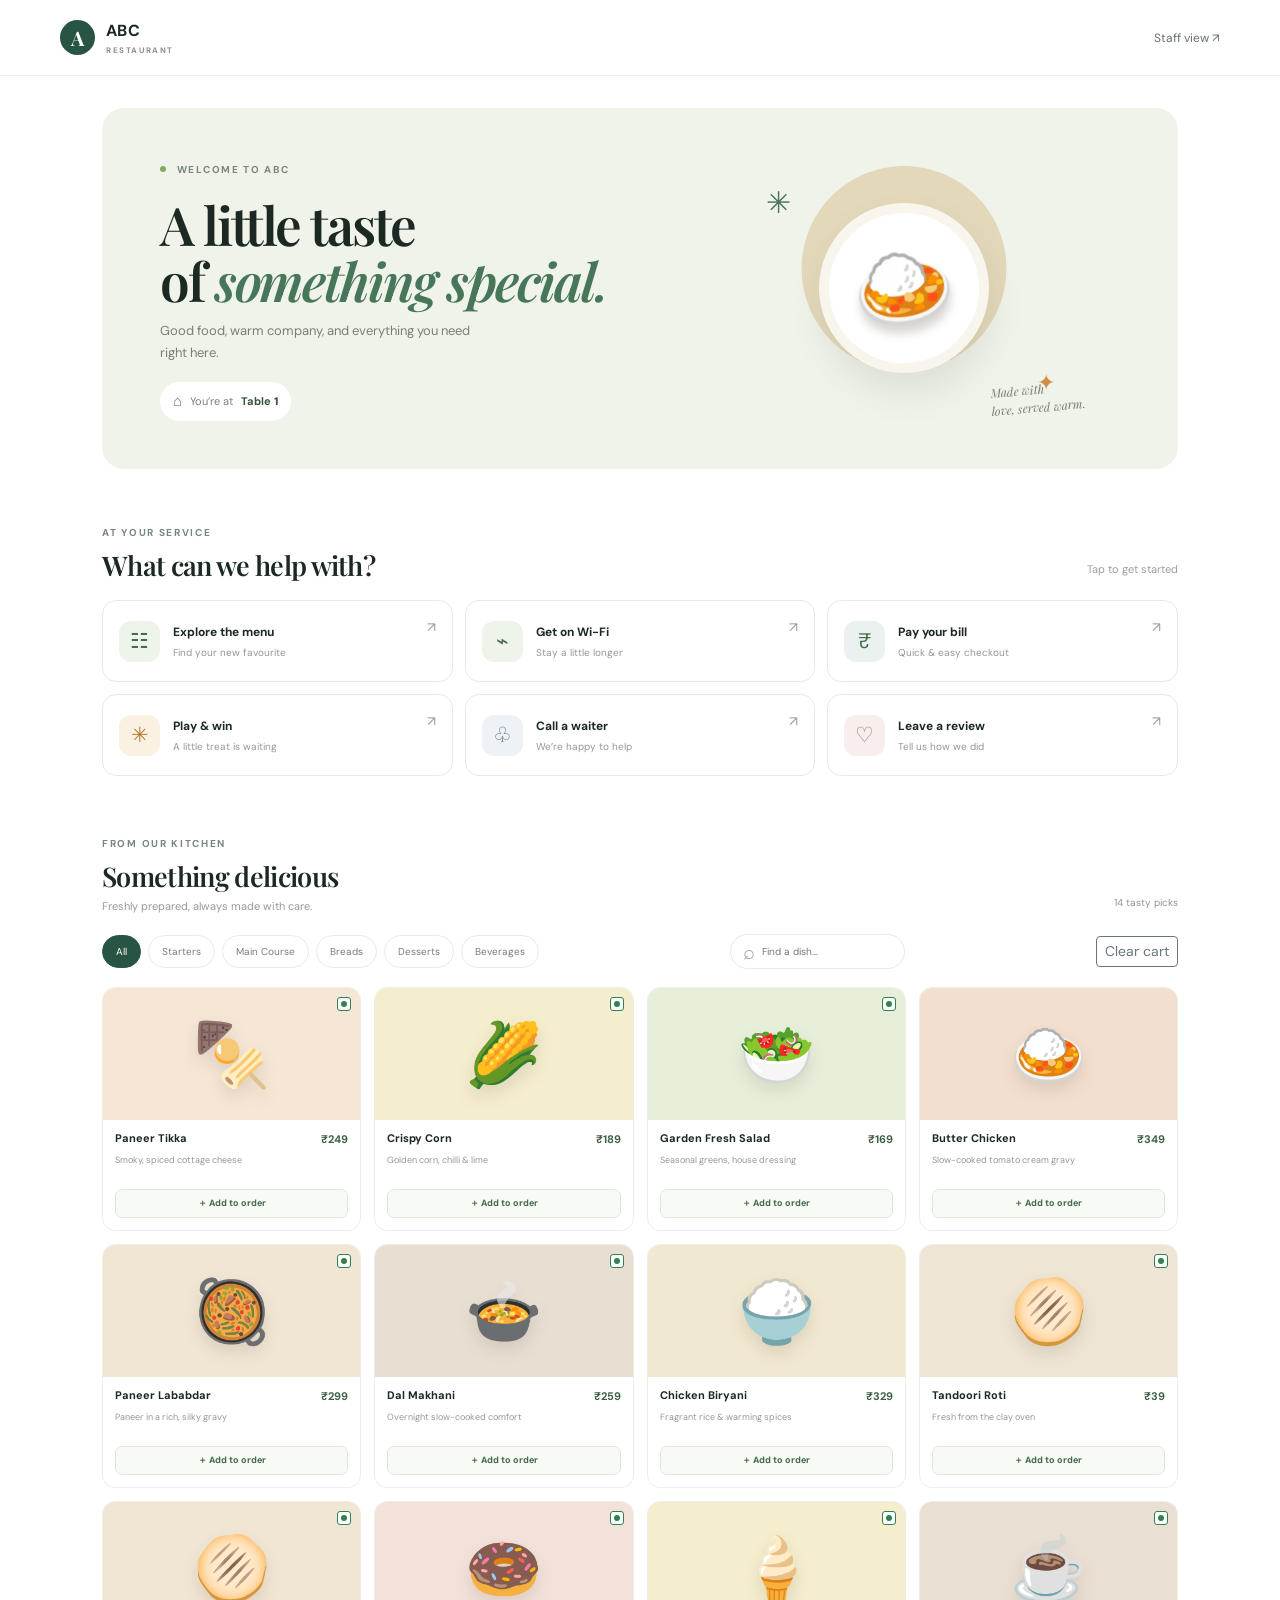
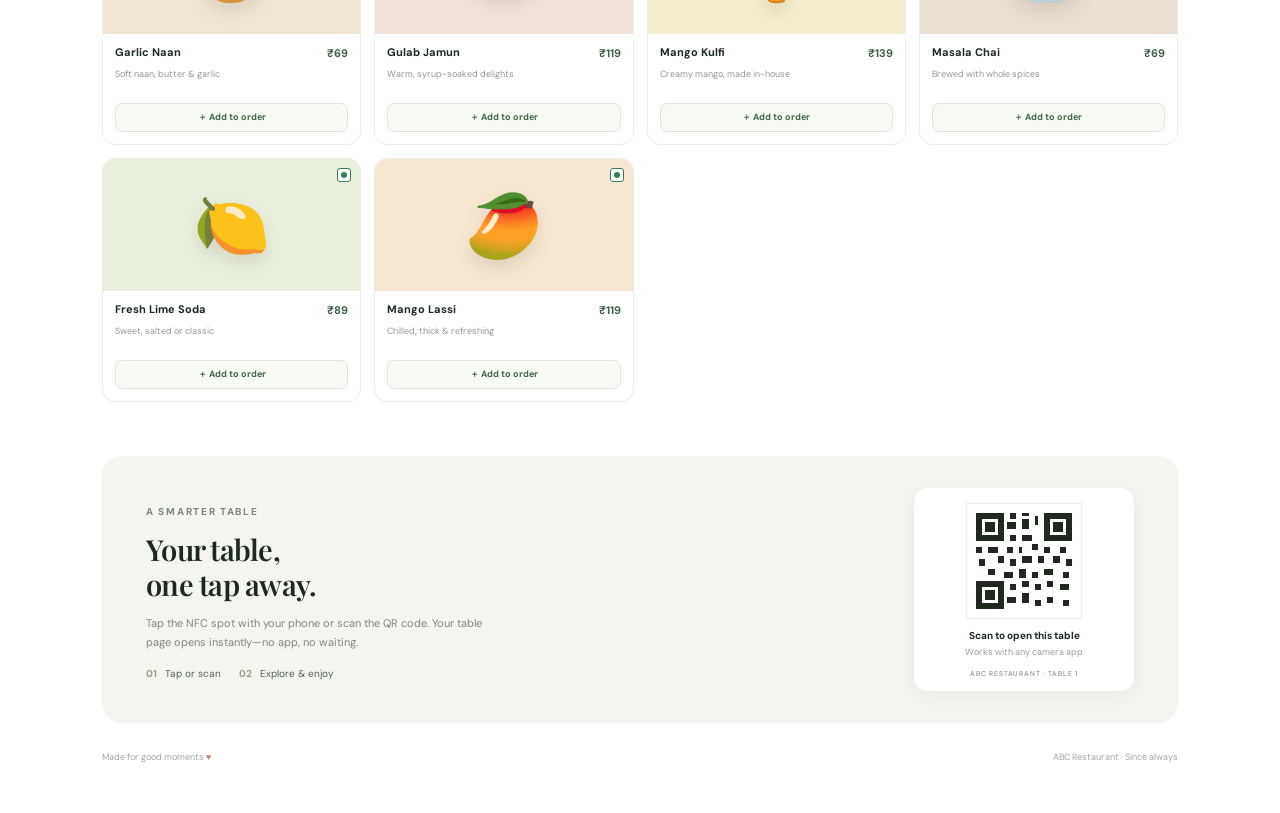
==== commit 37c92a0b: "sone new changes some new changes" ====
--- a/index.html
+++ b/index.html
@@ -1,564 +1,152 @@
-<!DOCTYPE html>
+<!doctype html>
 <html lang="en">
 <head>
-    <meta charset="UTF-8">
-    <meta name="viewport" content="width=device-width, initial-scale=1.0">
-
-    <title>ABC Restaurant - Smart Table</title>
-
+    <meta charset="utf-8">
+    <meta name="viewport" content="width=device-width,initial-scale=1">
+    <meta name="theme-color" content="#18251f">
+    <title>ABC Restaurant · Your table, made easy</title>
     <link href="https://cdn.jsdelivr.net/npm/bootstrap@5.3.3/dist/css/bootstrap.min.css" rel="stylesheet">
-
-    <style>
-        body {
-            background: #f7f5f2;
-            font-family: Arial, sans-serif;
-            color: #252525;
-        }
-
-        .restaurant-header {
-            background: linear-gradient(135deg, #351b12, #8b4227);
-            color: white;
-            padding: 30px 20px 25px;
-            border-radius: 0 0 28px 28px;
-        }
-
-        .restaurant-logo {
-            width: 70px;
-            height: 70px;
-            border-radius: 20px;
-            background: white;
-            color: #8b4227;
-            display: flex;
-            align-items: center;
-            justify-content: center;
-            font-size: 32px;
-            margin: auto;
-        }
-
-        .table-badge {
-            display: inline-block;
-            background: rgba(255,255,255,.18);
-            padding: 7px 15px;
-            border-radius: 30px;
-            font-size: 13px;
-        }
-
-        .welcome {
-            margin-top: 18px;
-            font-size: 24px;
-            font-weight: bold;
-        }
-
-        .subtitle {
-            opacity: .85;
-            font-size: 14px;
-        }
-
-        .service-card {
-            border: none;
-            border-radius: 18px;
-            background: white;
-            padding: 20px 10px;
-            height: 100%;
-            box-shadow: 0 4px 15px rgba(0,0,0,.05);
-            transition: .2s;
-        }
-
-        .service-card:active {
-            transform: scale(.97);
-        }
-
-        .service-icon {
-            font-size: 30px;
-            margin-bottom: 10px;
-        }
-
-        .service-title {
-            font-weight: bold;
-            font-size: 14px;
-        }
-
-        .service-description {
-            font-size: 11px;
-            color: #777;
-            margin-top: 4px;
-        }
-
-        .offer {
-            background: linear-gradient(135deg, #fff1d8, #ffe3b0);
-            border-radius: 20px;
-            padding: 20px;
-        }
-
-        .offer-btn {
-            background: #8b4227;
-            color: white;
-            border: none;
-            border-radius: 25px;
-            padding: 9px 18px;
-            font-size: 13px;
-        }
-
-        .footer {
-            color: #888;
-            font-size: 12px;
-            padding: 20px 0 30px;
-        }
-
-        .modal-content {
-            border-radius: 22px;
-            border: none;
-        }
-
-        .wifi-password {
-            background: #f2f2f2;
-            border-radius: 12px;
-            padding: 15px;
-            font-size: 18px;
-            font-weight: bold;
-            letter-spacing: 1px;
-        }
-    </style>
+    <link rel="stylesheet" href="css/style.css">
 </head>
-
 <body>
-
-<!-- HEADER -->
-
-<div class="restaurant-header text-center">
-
-    <div class="restaurant-logo">
-        🍽️
-    </div>
-
-    <div class="welcome">
-        Welcome to ABC Restaurant
-    </div>
-
-    <div class="subtitle">
-        Delicious food. Great experience.
-    </div>
-
-    <div class="mt-3">
-        <span class="table-badge">
-            🪑 Table 12
-        </span>
-    </div>
-
-</div>
-
-
-<div class="container py-4">
-
-    <!-- QUICK SERVICES -->
-
-    <h6 class="fw-bold mb-3">
-        What would you like to do?
-    </h6>
-
-    <div class="row g-3">
-
-        <!-- MENU -->
-
-        <div class="col-6">
-
-            <div class="service-card text-center"
-                 onclick="showMessage('menu')">
-
-                <div class="service-icon">
-                    🍽️
-                </div>
-
-                <div class="service-title">
-                    View Menu
-                </div>
-
-                <div class="service-description">
-                    Explore our dishes
-                </div>
-
-            </div>
-
-        </div>
-
-
-        <!-- WIFI -->
-
-        <div class="col-6">
-
-            <div class="service-card text-center"
-                 onclick="showMessage('wifi')">
-
-                <div class="service-icon">
-                    📶
-                </div>
-
-                <div class="service-title">
-                    Free Wi-Fi
-                </div>
-
-                <div class="service-description">
-                    Get Wi-Fi details
-                </div>
-
-            </div>
-
-        </div>
-
-
-        <!-- PAYMENT -->
-
-        <div class="col-6">
-
-            <div class="service-card text-center"
-                 onclick="showMessage('payment')">
-
-                <div class="service-icon">
-                    💳
-                </div>
-
-                <div class="service-title">
-                    Pay Bill
-                </div>
-
-                <div class="service-description">
-                    Quick UPI payment
-                </div>
-
-            </div>
-
-        </div>
-
-
-        <!-- GAME -->
-
-        <div class="col-6">
-
-            <div class="service-card text-center"
-                 onclick="showMessage('game')">
-
-                <div class="service-icon">
-                    🎮
-                </div>
-
-                <div class="service-title">
-                    Play & Win
-                </div>
-
-                <div class="service-description">
-                    Win a reward
-                </div>
-
-            </div>
-
-        </div>
-
-
-        <!-- WAITER -->
-
-        <div class="col-6">
-
-            <div class="service-card text-center"
-                 onclick="callWaiter()">
-
-                <div class="service-icon">
-                    🔔
-                </div>
-
-                <div class="service-title">
-                    Call Waiter
-                </div>
-
-                <div class="service-description">
-                    Need assistance?
-                </div>
-
-            </div>
-
-        </div>
-
-
-        <!-- REVIEW -->
-
-        <div class="col-6">
-
-            <div class="service-card text-center"
-                 onclick="showMessage('review')">
-
-                <div class="service-icon">
-                    ⭐
-                </div>
-
-                <div class="service-title">
-                    Give Review
-                </div>
-
-                <div class="service-description">
-                    Tell us about you
-                </div>
-
-            </div>
-
-        </div>
-
-    </div>
-
-
-    <!-- SPECIAL OFFER -->
-
-    <div class="offer mt-4">
-
-        <div class="small text-muted">
-            🎁 SPECIAL OFFER
-        </div>
-
-        <h5 class="fw-bold mt-2">
-            Play & Win 10% OFF
-        </h5>
-
-        <p class="small mb-3">
-            Play our mini game and get a chance to win
-            a discount on your next visit.
-        </p>
-
-        <button class="offer-btn"
-                onclick="showMessage('game')">
-
-            Play Now 🎮
-
-        </button>
-
-    </div>
-
-
-    <!-- RESTAURANT INFO -->
-
-    <div class="mt-4">
-
-        <h6 class="fw-bold">
-            ABC Restaurant
-        </h6>
-
-        <div class="small text-muted">
-            📍 Pune, Maharashtra
-        </div>
-
-        <div class="small text-muted mt-1">
-            🕐 Open today: 11:00 AM - 11:00 PM
-        </div>
-
-    </div>
-
-
-    <div class="footer text-center">
-
-        Powered by Smart Table
-
-        <br>
-
-        Tap • Scan • Enjoy
-
-    </div>
-
-</div>
-
-
-<!-- MODAL -->
-
-<div class="modal fade"
-     id="infoModal"
-     tabindex="-1">
-
-    <div class="modal-dialog modal-dialog-centered">
-
-        <div class="modal-content">
-
-            <div class="modal-body text-center p-4">
-
-                <div id="modalIcon"
-                     style="font-size:45px;">
-                </div>
-
-                <h4 id="modalTitle"
-                    class="fw-bold mt-3">
-                </h4>
-
-                <p id="modalText"
-                   class="text-muted">
-                </p>
-
-                <div id="modalContent"></div>
-
-                <button class="btn btn-dark rounded-pill px-4 mt-3"
-                        data-bs-dismiss="modal">
-
-                    Close
-
-                </button>
-
-            </div>
-
-        </div>
-
-    </div>
-
-</div>
-
-
-<script src="https://cdn.jsdelivr.net/npm/bootstrap@5.3.3/dist/js/bootstrap.bundle.min.js"></script>
-
-<script>
-
-function showMessage(type) {
-
-    let icon = "";
-    let title = "";
-    let text = "";
-    let content = "";
-
-    if (type === "menu") {
-
-        icon = "🍽️";
-
-        title = "Our Menu";
-
-        text = "Explore our delicious food.";
-
-        content = `
-            <div class="text-start">
-                <div class="p-3 border rounded-3 mb-2">
-                    🍕 Margherita Pizza
-                    <strong class="float-end">₹299</strong>
-                </div>
-
-                <div class="p-3 border rounded-3 mb-2">
-                    🍝 Pasta Alfredo
-                    <strong class="float-end">₹249</strong>
-                </div>
-
-                <div class="p-3 border rounded-3">
-                    🥤 Fresh Lime Soda
-                    <strong class="float-end">₹99</strong>
+    <header class="topbar">
+    <a class="brand" href="#home">
+        <span class="brand-mark">A</span>
+        <span>ABC <i>RESTAURANT</i></span>
+    </a>
+    <a class="admin-link" href="admin.html">Staff view ↗</a>
+    </header>
+    <main class="container page-wrap" id="home">
+        <section class="welcome-panel">
+            <div class="welcome-copy">
+                <span class="eyebrow"><span class="live-dot"></span> WELCOME TO ABC</span>
+            <h1>A little taste<br>of <em>something special.</em></h1>
+                <p>Good food, warm company, and everything you need right here.</p>
+            <div class="table-pill"><span>⌂</span> You’re at <strong>Table <b id="table-number">12</b></strong>
                 </div>
             </div>
-        `;
+            <div class="hero-art" aria-label="Illustration of a restaurant meal">
+                <div class="sun"></div><div class="plate">
+                <div class="food-art">🍛</div></div><div class="leaf leaf-one">✳</div>
+                <div class="leaf leaf-two">✦</div>
+            <span class="hero-caption">Made with<br>love, served warm.</span>
+            </div>
+        </section>
+        <section class="section-block" id="services">
+            <div class="section-heading">
+            <div>
+                <span class="eyebrow">AT YOUR SERVICE</span>
+                <h2>What can we help with?</h2>
+                </div>
+            <span class="heading-note">Tap to get started</span>
+            </div>
+            <div class="service-grid">
+                <button class="service-card menu-card" data-action="menu">
+                    <span class="service-icon">☷</span>
+                    <span><strong>Explore the menu</strong><small>Find your new favourite</small></span>
+                    <span class="arrow">↗</span>
+                </button>
+                <button class="service-card wifi-card" data-action="wifi">
+                    <span class="service-icon">⌁</span>
+                    <span><strong>Get on Wi-Fi</strong><small>Stay a little longer</small></span>
+                    <span class="arrow">↗</span>
+                </button>
+                <button class="service-card pay-card" data-action="pay">
+                    <span class="service-icon">₹</span>
+                    <span><strong>Pay your bill</strong><small>Quick & easy checkout</small></span>
+                    <span class="arrow">↗</span>
+                </button>
+                <button class="service-card game-card" data-action="game">
+                    <span class="service-icon">✳</span>
+                    <span><strong>Play & win</strong><small>A little treat is waiting</small></span>
+                    <span class="arrow">↗</span>
+                </button>
+                <button class="service-card waiter-card" data-action="waiter">
+                    <span class="service-icon">♧</span>
+                    <span><strong>Call a waiter</strong><small>We’re happy to help</small></span>
+                    <span class="arrow">↗</span>
+                </button>
+                <button class="service-card review-card" data-action="review">
+                    <span class="service-icon">♡</span>
+                    <span>
+                        <strong>Leave a review</strong>
+                        <small>Tell us how we did</small>
+                    </span>
+                    <span class="arrow">↗</span>
+                </button>
+            </div>
+        </section>
+        <section class="menu-section section-block" id="menu">
+            <div class="section-heading">
+                <div>
+                    <span class="eyebrow">FROM OUR KITCHEN</span>
+                    <h2>Something delicious</h2><p class="section-desc">Freshly prepared, always made with care.</p>
+                </div>
+                <span class="menu-count" id="menu-count"></span>
+            </div>
+            <div class="menu-toolbar">
+                <div class="category-tabs" id="category-tabs"></div>
+                <label class="search-box">
+                    <span>⌕</span>
+                    <input id="menu-search" type="search" placeholder="Find a dish...">
+                </label>
+            </div>
+            <div class="food-grid" id="food-grid"></div>
+        </section>
+        <section class="entry-info section-block">
+            <div class="entry-copy">
+                <span class="eyebrow">A SMARTER TABLE</span>
+                <h2>Your table,<br>one tap away.</h2>
+                <p>Tap the NFC spot with your phone or scan the QR code. Your table page opens instantly—no app, no waiting.</p>
+                <div class="entry-steps">
+                    <span><b>01</b> Tap or scan</span>
+                    <span><b>02</b> Explore & enjoy</span>
+                </div>
+            </div>
+            <div class="qr-card">
+                <div class="qr-image-wrap">
+                    <img src="assets/qr-table-12.svg" alt="QR code for ABC Restaurant table 12">
+                </div>
+                <strong>Scan to open this table</strong><small>Works with any camera app</small>
+                <span class="qr-table-label">ABC RESTAURANT · TABLE 12</span>
+            </div>
+        </section>
+        <section class="mini-footer">
+            <span>Made for good moments <b>♥</b></span>
+            <span>ABC Restaurant · Since always</span>
+        </section>
+    </main>
+    <nav class="bottom-nav">
+        <a href="#home" class="active"><span>⌂</span>Home</a>
+        <a href="#menu"><span>☷</span>Menu</a>
+        <button data-action="waiter"><span>♧</span>Service</button>
+        <button data-action="pay"><span>₹</span>Pay</button>
+    </nav>
+    <div class="toast-container position-fixed top-0 end-0 p-3" id="toast-container"></div>
+    <div class="modal fade" id="demoModal" tabindex="-1" aria-hidden="true">
+        <div class="modal-dialog modal-dialog-centered">
+            <div class="modal-content demo-modal" id="modal-content">
+            </div>
+        </div>
+    </div>
+    <script src="https://cdn.jsdelivr.net/npm/bootstrap@5.3.3/dist/js/bootstrap.bundle.min.js"></script>
+    <script src="js/app.js"></script>
+    <script src="js/updates.js"></script>
+</body>
+</html>
+<!doctype html>
+<script>if (!new URLSearchParams(location.search).has('table'))
+    {
+    const u = new URL(location.href); u.searchParams.set('table', '1');
+    history.replaceState(null, '', u)
     }
-
-    else if (type === "wifi") {
-
-        icon = "📶";
-
-        title = "Free Wi-Fi";
-
-        text = "Connect to our guest Wi-Fi.";
-
-        content = `
-            <div class="wifi-password">
-                ABC_GUEST
-                <br>
-                <small>abc@12345</small>
-            </div>
-        `;
-    }
-
-    else if (type === "payment") {
-
-        icon = "💳";
-
-        title = "Pay Your Bill";
-
-        text = "Scan the restaurant UPI QR to pay.";
-
-        content = `
-            <div class="border rounded-3 p-4">
-                <div style="font-size:80px;">
-                    ▦
-                </div>
-
-                <strong>
-                    ABC Restaurant UPI
-                </strong>
-
-                <br>
-
-                <small>
-                    UPI ID: abc@upi
-                </small>
-            </div>
-        `;
-    }
-
-    else if (type === "game") {
-
-        icon = "🎮";
-
-        title = "Play & Win";
-
-        text = "Catch the burger and win a reward!";
-
-        content = `
-            <button class="btn btn-warning rounded-pill px-4"
-                    onclick="playGame()">
-
-                START GAME 🍔
-
-            </button>
-        `;
-    }
-
-    else if (type === "review") {
-
-        icon = "⭐";
-
-        title = "Enjoyed Your Visit?";
-
-        text = "We would love to hear from you.";
-
-        content = `
-            <button class="btn btn-dark rounded-pill px-4"
-                    onclick="window.open('https://www.google.com','_blank')">
-
-                ⭐ Give Google Review
-
-            </button>
-        `;
-    }
-
-    document.getElementById("modalIcon").innerHTML = icon;
-
-    document.getElementById("modalTitle").innerText = title;
-
-    document.getElementById("modalText").innerText = text;
-
-    document.getElementById("modalContent").innerHTML = content;
-
-    new bootstrap.Modal(
-        document.getElementById("infoModal")
-    ).show();
-}
-
-
-function callWaiter() {
-
-    alert(
-        "🔔 Waiter Called!\n\n" +
-        "Table 12\n\n" +
-        "A staff member will assist you shortly."
-    );
-
-}
-
-
-function playGame() {
-
-    alert(
-        "🎉 You won!\n\n" +
-        "10% OFF on your next visit!"
-    );
-
-}
-
-</script>
-
-</body>
-</html>+    document.addEventListener('DOMContentLoaded', () => {
+        const t = new URLSearchParams(location.search).get('table') || '1';
+        const n = document.getElementById('table-number');
+        if (n) n.textContent = t;
+        const label = document.querySelector('.qr-table-label');
+        if (label) label.textContent = `ABC RESTAURANT · TABLE ${t}`;
+        const qr = document.querySelector('.qr-image-wrap img');
+        if (qr) qr.alt = `QR-style placeholder for ABC Restaurant table ${t}`;
+    });</script>
+<script src="js/paybill-qr.js"></script>
--- a/css/style.css
+++ b/css/style.css
@@ -0,0 +1,2 @@
+@import url('https://fonts.googleapis.com/css2?family=DM+Sans:wght@400;500;600;700&family=Playfair+Display:ital,wght@0,600;0,700;1,600;1,700&display=swap');
+:root{--ink:#1c2922;--muted:#7f8980;--cream:#f7f6f1;--green:#285543;--lime:#d9edc1;--line:#e9e9e2;--serif:'Playfair Display',Georgia,serif;--sans:'DM Sans',Arial,sans-serif}*{box-sizing:border-box}body{margin:0;background:#fff;color:var(--ink);font-family:var(--sans);padding-bottom:36px}.topbar{height:76px;display:flex;align-items:center;justify-content:space-between;padding:0 max(calc((100vw - 1160px)/2),24px);border-bottom:1px solid #f0f0ea;background:#fff}.brand{display:flex;align-items:center;gap:11px;color:var(--ink);text-decoration:none;font-size:16px;font-weight:700;letter-spacing:.03em}.brand-mark{display:grid;place-items:center;width:35px;height:35px;background:var(--green);color:white;border-radius:50%;font-family:var(--serif);font-size:20px}.brand i{display:block;font-style:normal;font-size:8px;letter-spacing:.2em;color:#889189;margin-top:1px}.admin-link{font-size:12px;color:#657269;text-decoration:none}.page-wrap{max-width:1100px}.welcome-panel{margin:32px auto 0;min-height:330px;border-radius:22px;background:#f0f3e9;overflow:hidden;display:grid;grid-template-columns:1.1fr .9fr;position:relative;padding:48px 58px}.welcome-copy{position:relative;z-index:1}.eyebrow{font-size:10px;letter-spacing:.17em;font-weight:700;color:#78877b;display:inline-block}.live-dot{display:inline-block;background:#87a967;width:6px;height:6px;border-radius:100%;vertical-align:1px;margin-right:7px}.welcome-copy h1{font:600 clamp(34px,4.5vw,53px)/1.05 var(--serif);letter-spacing:-.04em;margin:17px 0 12px}.welcome-copy h1 em{color:#47765a;font-weight:600}.welcome-copy p{font-size:13px;color:#778077;max-width:330px;line-height:1.7;margin-bottom:18px}.table-pill{display:inline-flex;gap:8px;align-items:center;background:white;padding:8px 13px;border-radius:30px;font-size:11px;color:#788078}.table-pill>span{color:#5c7d63;font-size:15px}.table-pill strong{color:#34523c}.hero-art{position:relative;min-height:225px;display:grid;place-items:center}.sun{position:absolute;width:205px;height:205px;background:#e4d8bb;border-radius:50%;top:10px;left:50%;transform:translateX(-50%)}.plate{position:relative;width:170px;height:170px;border-radius:50%;background:#fff;border:10px solid #f8f5ec;box-shadow:0 20px 35px #3845301a;display:grid;place-items:center;transform:rotate(-9deg);animation:float 5s ease-in-out infinite}.food-art{font-size:83px;filter:drop-shadow(0 8px 5px #34251630)}.leaf{position:absolute;color:#47765a;font-size:30px}.leaf-one{top:24px;left:18%}.leaf-two{bottom:22px;right:15%;font-size:22px;color:#d18d48}.hero-caption{position:absolute;right:8%;bottom:5px;color:#71806d;font:italic 12px var(--serif);line-height:1.5;transform:rotate(-5deg)}@keyframes float{50%{transform:rotate(-5deg) translateY(-7px)}}.section-block{margin-top:50px}.section-heading{display:flex;align-items:end;justify-content:space-between;margin-bottom:19px}.section-heading h2,.entry-copy h2{font:600 27px/1.2 var(--serif);letter-spacing:-.025em;margin:6px 0 0}.heading-note{font-size:11px;color:#99a097;margin-bottom:4px}.service-grid{display:grid;grid-template-columns:repeat(3,1fr);gap:12px}.service-card{display:flex;align-items:center;text-align:left;gap:13px;border:1px solid var(--line);border-radius:14px;padding:16px;background:#fff;transition:transform .18s,box-shadow .18s,border .18s;min-height:82px;color:var(--ink)}.service-card:hover{transform:translateY(-2px);box-shadow:0 10px 24px #2535230c;border-color:#d8e2d5}.service-icon{width:41px;height:41px;flex:none;display:grid;place-items:center;border-radius:12px;background:#eff4ea;color:#446b4e;font-size:21px}.service-card strong,.service-card small{display:block}.service-card strong{font-size:12px;font-weight:700}.service-card small{font-size:10px;color:#92998f;margin-top:4px}.arrow{margin-left:auto;align-self:flex-start;color:#98a091;font-size:14px}.game-card .service-icon{background:#fbf1e3;color:#bc7b34}.pay-card .service-icon{background:#eaf1ee}.review-card .service-icon{background:#f7eeee;color:#b8756e}.waiter-card .service-icon{background:#eef1f5;color:#607489}.menu-section{padding-top:4px}.section-desc{font-size:11px;color:#949b92;margin:5px 0 0}.menu-count{font-size:10px;color:#8c958b;margin-bottom:4px}.menu-toolbar{display:flex;align-items:center;justify-content:space-between;gap:16px;margin:20px 0 18px}.category-tabs{display:flex;gap:7px;overflow-x:auto;scrollbar-width:none}.category-tab{border:1px solid #e8eae4;background:white;color:#777f76;border-radius:30px;padding:8px 13px;font-size:10px;white-space:nowrap}.category-tab.active{background:var(--green);color:white;border-color:var(--green)}.search-box{border:1px solid #e8eae4;border-radius:30px;display:flex;align-items:center;padding:0 12px;height:35px;color:#9a9f95;min-width:175px}.search-box span{font-size:20px}.search-box input{border:0;outline:0;font:10px var(--sans);width:130px;padding-left:7px}.food-grid{display:grid;grid-template-columns:repeat(4,1fr);gap:13px}.food-card{border:1px solid #edeee8;border-radius:13px;overflow:hidden;background:#fff;transition:transform .18s}.food-card:hover{transform:translateY(-3px)}.food-visual{height:132px;background:var(--food-bg,#f3eee3);display:grid;place-items:center;position:relative;overflow:hidden}.food-visual img{width:100%;height:100%;object-fit:cover}.food-emoji{font-size:62px;filter:drop-shadow(0 8px 8px #3425161c);transition:transform .3s}.food-card:hover .food-emoji{transform:scale(1.08) rotate(-4deg)}.veg-mark{position:absolute;right:9px;top:9px;width:14px;height:14px;border:1px solid #328151;border-radius:3px;background:#fff;display:grid;place-items:center}.veg-mark:after{content:'';width:6px;height:6px;border-radius:50%;background:#328151}.food-info{padding:11px 12px 12px}.food-title-row{display:flex;justify-content:space-between;gap:5px;align-items:start}.food-title{font-size:11px;font-weight:700;line-height:1.3}.food-price{font-size:11px;font-weight:700;color:#405e46;white-space:nowrap}.food-desc{font-size:9px;color:#92998f;line-height:1.4;margin:6px 0 10px;min-height:25px}.add-btn{width:100%;border:1px solid #dfe8db;color:#426748;background:#f7faf5;padding:7px;border-radius:7px;font-size:9px;font-weight:700}.add-btn:hover{background:#eaf3e4}.entry-info{margin-top:54px;border-radius:20px;background:#f5f5ef;padding:32px 44px;display:grid;grid-template-columns:1fr 220px;align-items:center;gap:30px}.entry-copy h2{font-size:29px;margin-top:10px}.entry-copy p{font-size:11px;color:#7e887e;max-width:350px;line-height:1.7;margin:12px 0 15px}.entry-steps{display:flex;gap:18px;font-size:10px;color:#526253}.entry-steps b{color:#92a286;margin-right:5px}.qr-card{background:#fff;border-radius:14px;text-align:center;padding:15px 15px 12px;box-shadow:0 5px 20px #293b2510}.qr-image-wrap{width:116px;height:116px;margin:0 auto 9px;padding:6px;border:1px solid #eee}.qr-image-wrap img{width:100%;height:100%;image-rendering:pixelated}.qr-card strong,.qr-card small,.qr-table-label{display:block}.qr-card strong{font-size:10px}.qr-card small{font-size:9px;color:#969d92;margin-top:3px}.qr-table-label{font-size:7px;letter-spacing:.12em;color:#778372;margin-top:9px}.mini-footer{padding:28px 0 12px;display:flex;justify-content:space-between;font-size:9px;color:#a1a79e}.mini-footer b{color:#c78470}.bottom-nav{display:none}.demo-modal{border:0;border-radius:18px;padding:24px}.modal-title{font:600 25px var(--serif)}.modal-desc{color:#7d867d;font-size:12px;line-height:1.6}.reward-box{padding:20px;background:#f1f5eb;text-align:center;border-radius:12px;margin:16px 0}.wheel{width:145px;height:145px;margin:15px auto;border-radius:50%;border:7px solid white;box-shadow:0 5px 20px #22351d20;background:conic-gradient(#d9edc1 0 25%,#fff3dd 25% 50%,#e6efe9 50% 75%,#f4e4de 75%);display:grid;place-items:center;font-size:40px;transition:transform 2s cubic-bezier(.15,.7,.15,1)}.btn-green{background:#285543;color:white;border:0;border-radius:8px;padding:11px 16px;font-size:12px;font-weight:700}.btn-green:hover{background:#1e4332;color:white}.cart-fab{position:fixed;bottom:25px;right:25px;z-index:10;border:0;background:#285543;color:white;border-radius:50px;padding:13px 18px;box-shadow:0 8px 25px #1d362f33;font-size:12px;font-weight:700}.rating button{font-size:28px;border:0;background:none;color:#ddd}.rating button.selected{color:#e6ae45}@media(max-width:760px){body{padding-bottom:83px}.topbar{height:62px;padding:0 18px}.page-wrap{padding:0 17px}.welcome-panel{margin-top:17px;min-height:340px;padding:28px 24px 0;grid-template-columns:1fr;overflow:hidden}.welcome-copy h1{font-size:38px;margin-top:12px}.welcome-copy p{font-size:11px;margin-bottom:12px}.hero-art{min-height:155px;margin-top:-4px}.sun{width:155px;height:155px;top:2px}.plate{width:133px;height:133px}.food-art{font-size:65px}.leaf-one{top:4px;left:18%}.leaf-two{bottom:8px}.hero-caption{right:6%;bottom:0}.section-block{margin-top:35px}.section-heading h2{font-size:22px}.service-grid{grid-template-columns:repeat(2,1fr);gap:9px}.service-card{min-height:75px;padding:12px 10px;gap:9px}.service-icon{width:34px;height:34px;border-radius:10px;font-size:18px}.service-card strong{font-size:10px}.service-card small{font-size:8px}.heading-note{font-size:9px}.menu-toolbar{align-items:stretch;flex-direction:column;gap:10px}.search-box{height:34px;width:100%}.search-box input{width:100%}.category-tab{padding:7px 11px}.food-grid{grid-template-columns:repeat(2,1fr);gap:9px}.food-visual{height:122px}.food-emoji{font-size:57px}.entry-info{margin-top:38px;padding:25px 20px;grid-template-columns:1fr 132px;gap:8px}.entry-copy h2{font-size:24px}.entry-copy p{font-size:9px}.entry-steps{display:block;font-size:9px;line-height:2}.qr-card{padding:10px 7px}.qr-image-wrap{width:94px;height:94px}.qr-card strong{font-size:8px}.qr-card small{font-size:7px}.qr-table-label{font-size:6px}.mini-footer{padding-bottom:10px;font-size:8px}.bottom-nav{position:fixed;z-index:20;bottom:0;left:0;right:0;height:67px;background:#fff;border-top:1px solid #efefe9;display:flex;align-items:center;justify-content:space-around;padding-bottom:env(safe-area-inset-bottom)}.bottom-nav a,.bottom-nav button{background:none;border:0;text-decoration:none;color:#92998f;font:9px var(--sans);display:flex;flex-direction:column;align-items:center;gap:3px}.bottom-nav a span,.bottom-nav button span{font-size:18px;line-height:1}.bottom-nav .active{color:#315640}.cart-fab{bottom:79px;right:15px;padding:11px 15px}.admin-link{font-size:10px}}
